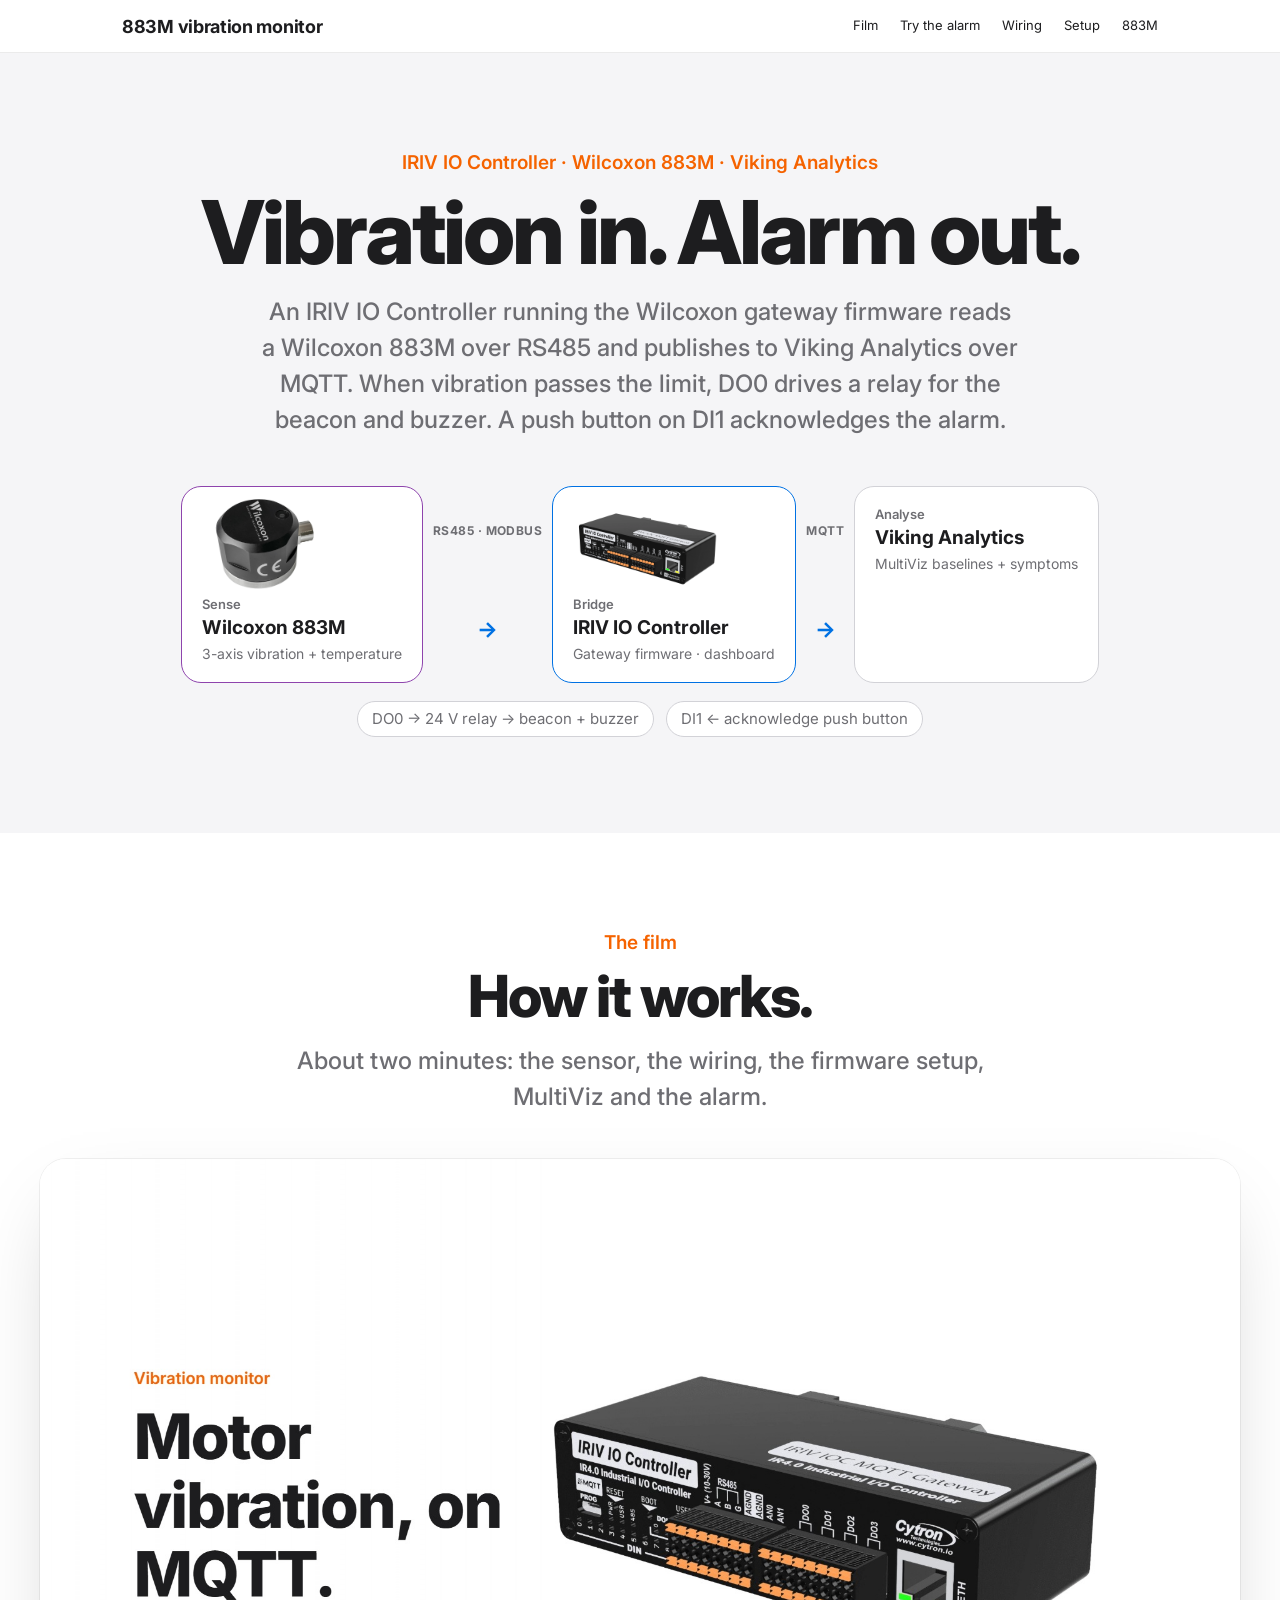
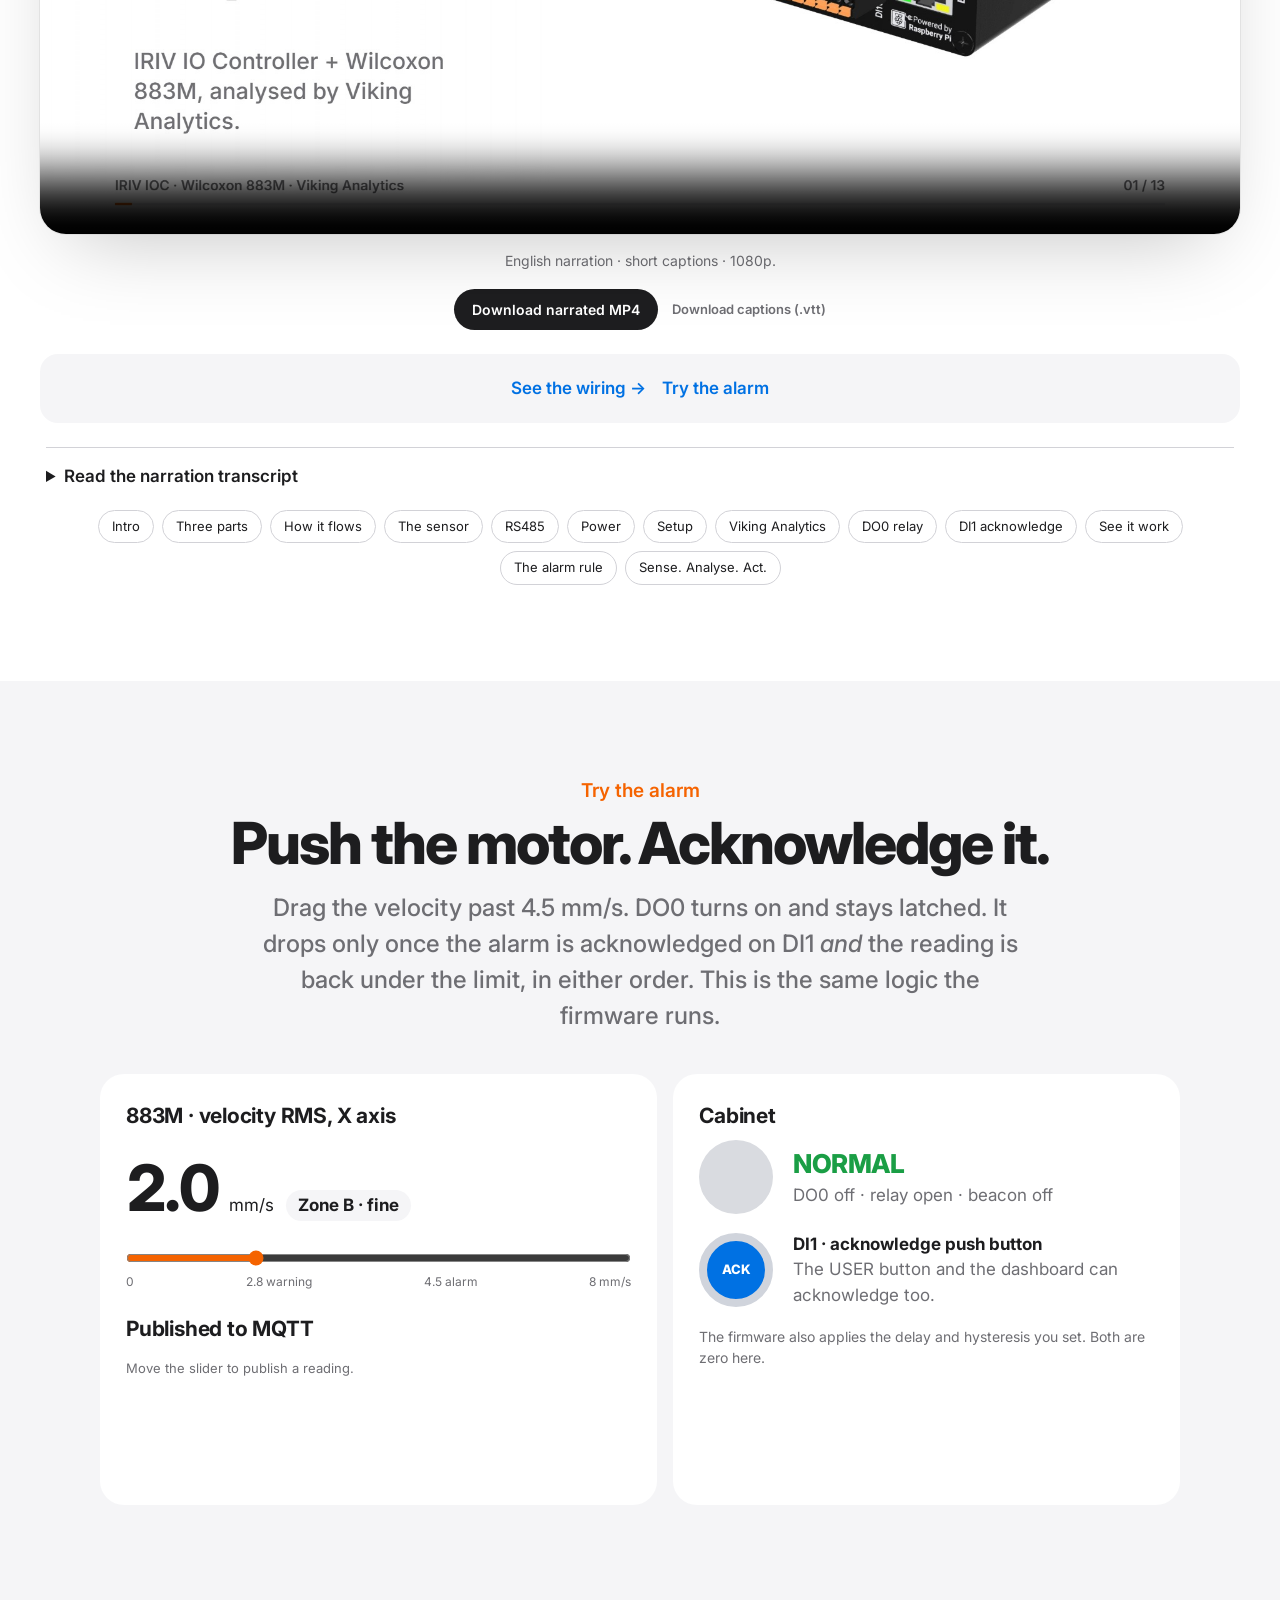
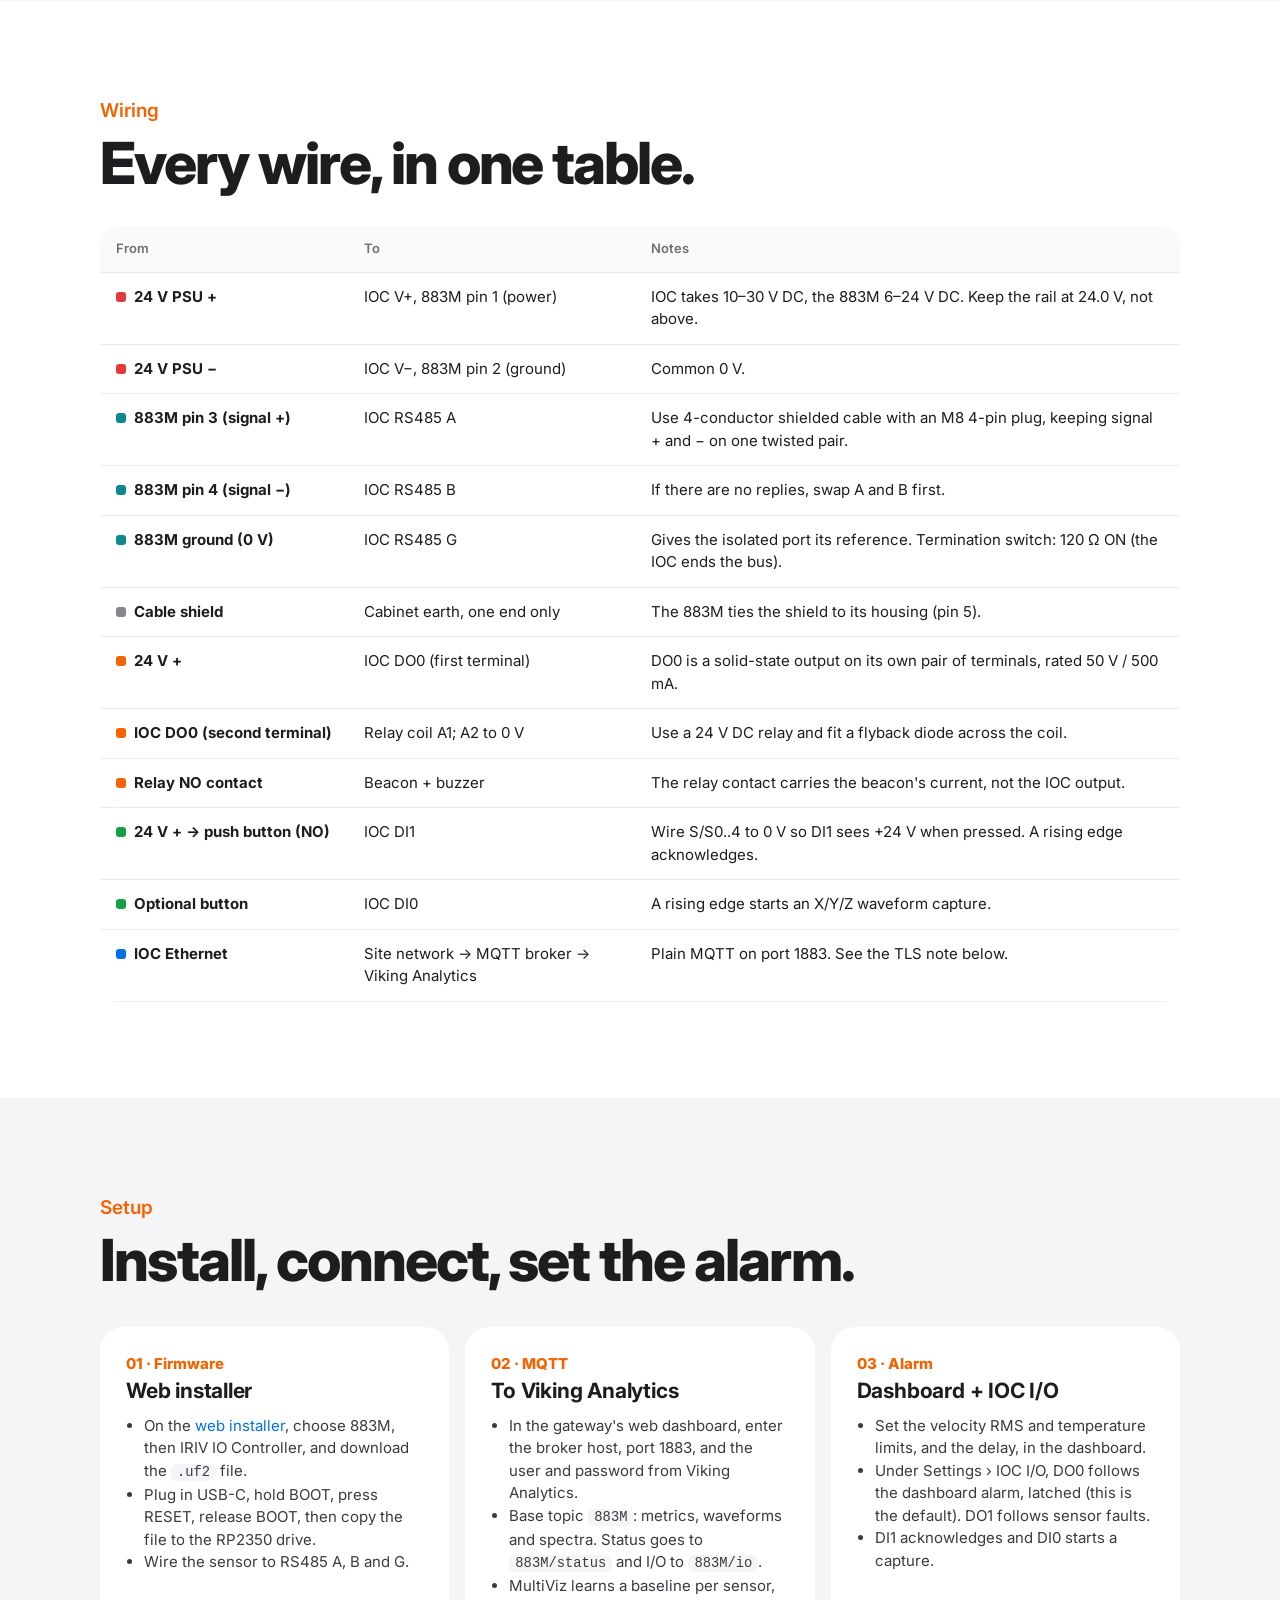
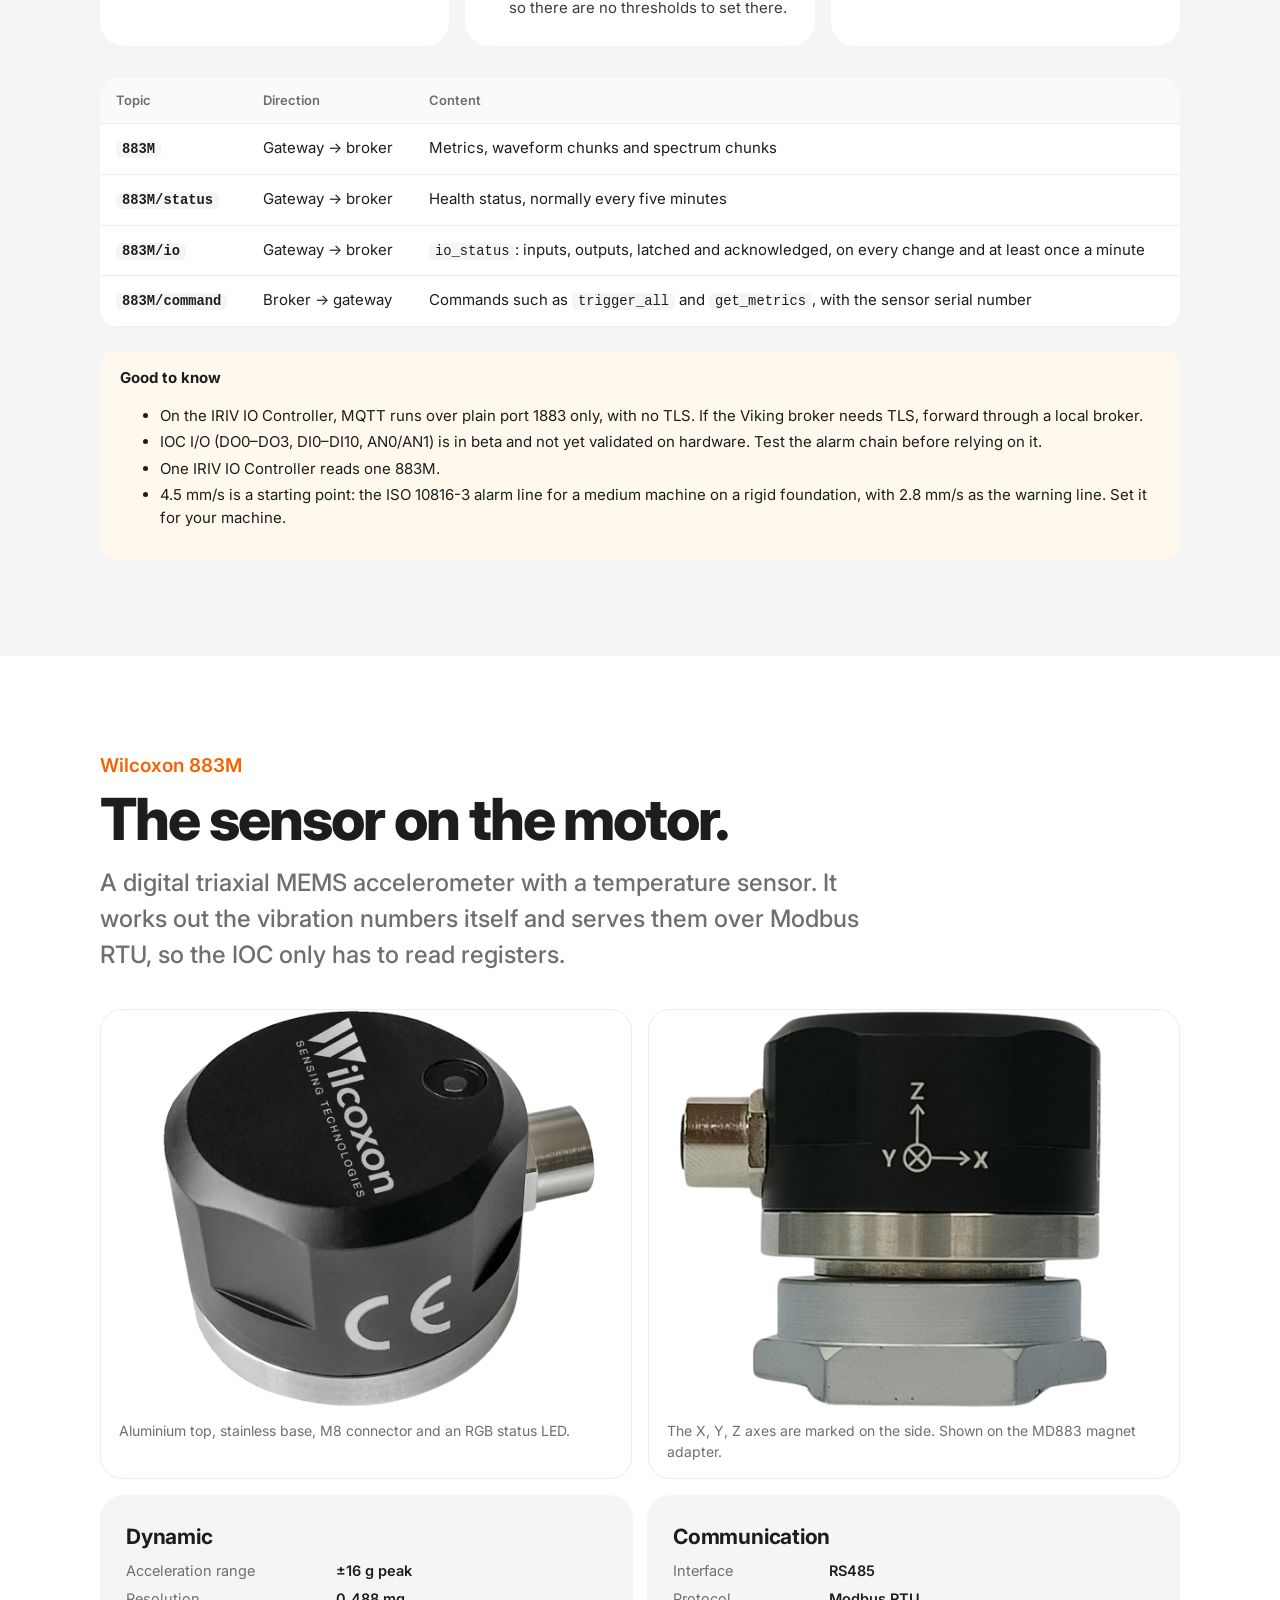
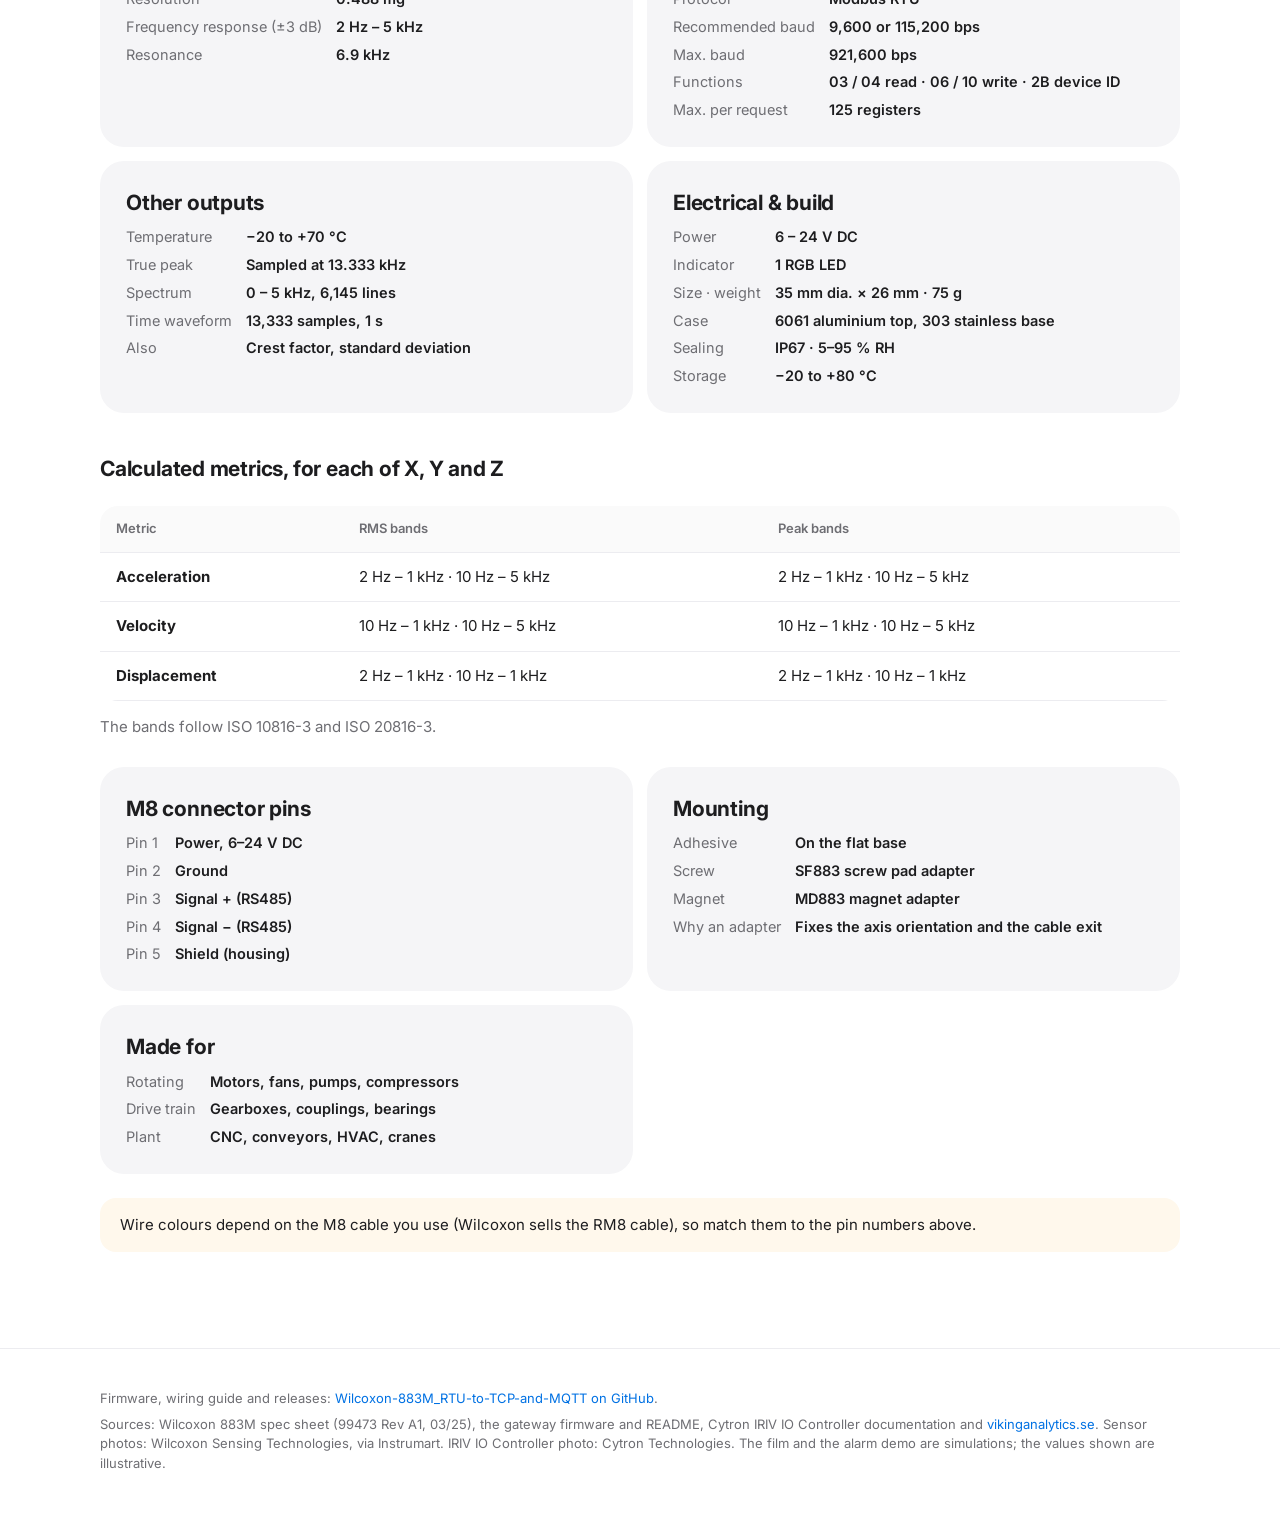
==== showcase/index.html @ ca2ba7f1 "Add narrated 883M film and customer showcase page A 2-minute narrated film (MP4 + captions) of the 8" ====
<!doctype html>
<html lang="en">
<head>
<meta charset="utf-8">
<meta name="viewport" content="width=device-width, initial-scale=1">
<title>883M Vibration Monitor</title>
<meta name="description" content="A Wilcoxon 883M vibration sensor on an IRIV IO Controller running the Wilcoxon gateway firmware: readings to Viking Analytics over MQTT, a latched alarm relay on DO0 and an acknowledge button on DI1.">
<link rel="preconnect" href="https://fonts.googleapis.com">
<link rel="preconnect" href="https://fonts.gstatic.com" crossorigin>
<link href="https://fonts.googleapis.com/css2?family=Inter:wght@400;500;600;700;800&display=swap" rel="stylesheet">
<style>
  :root { --ink: #1d1d1f; --muted: #6e6e73; --line: #d2d2d7; --soft: #f5f5f7; --accent: #f56300; --blue: #0071e3; --red: #e5383b; --green: #1a9e45; --bg: #fff; }
  * { box-sizing: border-box; }
  html { scroll-behavior: smooth; }
  body { margin: 0; background: var(--bg); color: var(--ink); font: 17px/1.5 Inter, -apple-system, "Segoe UI", system-ui, sans-serif; -webkit-font-smoothing: antialiased; }
  a { color: var(--blue); text-decoration: none; } a:hover { text-decoration: underline; }
  button { font: inherit; }
  nav { position: sticky; top: 0; z-index: 10; background: rgba(255,255,255,.75); backdrop-filter: saturate(180%) blur(20px); -webkit-backdrop-filter: saturate(180%) blur(20px); border-bottom: 1px solid rgba(0,0,0,.08); }
  nav .in { max-width: 1080px; margin: 0 auto; padding: 0 22px; height: 52px; display: flex; align-items: center; gap: 24px; }
  nav b { font-size: 18px; letter-spacing: -.3px; margin-right: auto; }
  nav a { color: var(--ink); font-size: 13px; }
  nav .links { display: flex; gap: 22px; }
  @media (max-width: 720px) { nav .links { display: none; } }
  section { padding: 96px 22px; }
  .wrap { max-width: 1080px; margin: 0 auto; }
  .grey { background: var(--soft); }
  .center { text-align: center; }
  .eyebrow { color: var(--accent); font-weight: 600; font-size: 19px; margin: 0 0 8px; }
  h1, h2 { font-weight: 800; letter-spacing: -.035em; line-height: 1.05; margin: 0; }
  h1 { font-size: clamp(44px, 8vw, 88px); } h2 { font-size: clamp(34px, 5.5vw, 58px); }
  h3 { margin: 0 0 8px; font-size: 21px; letter-spacing: -.01em; }
  .lede { font-size: clamp(18px, 2.3vw, 24px); color: var(--muted); font-weight: 500; margin: 16px auto 0; max-width: 760px; }
  code { font-family: ui-monospace, Consolas, monospace; font-size: .92em; background: var(--soft); padding: 1px 6px; border-radius: 6px; }

  /* hero flow */
  .flow { display: flex; align-items: stretch; justify-content: center; margin: 48px auto 0; flex-wrap: wrap; }
  .node { background: #fff; border: 1px solid var(--line); border-radius: 20px; padding: 18px 20px; min-width: 170px; text-align: left; }
  .node small { display: block; color: var(--muted); font-weight: 600; font-size: 13px; }
  .node b { font-size: 19px; }
  .node span { display: block; color: var(--muted); font-size: 14px; }
  .node .thumb { display: block; width: 120px; height: 90px; object-fit: contain; margin: -6px 0 6px; }
  .node .thumb.ioc { width: 150px; object-fit: cover; }
  .link { display: grid; place-items: center; padding: 0 10px; color: var(--muted); font-size: 12px; font-weight: 700; text-transform: uppercase; letter-spacing: .04em; }
  .link::after { content: "→"; display: block; font-size: 22px; color: var(--blue); }
  .hero .node:nth-of-type(1) { border-color: #8e44ad; } .hero .node:nth-of-type(2) { border-color: var(--accent); } .hero .node:nth-of-type(3) { border-color: var(--blue); }
  .act { margin-top: 18px; display: flex; justify-content: center; gap: 12px; flex-wrap: wrap; font-size: 15px; color: var(--muted); }
  .act span { background: #fff; border: 1px solid var(--line); border-radius: 99px; padding: 6px 14px; }
  @media (max-width: 760px) { .link { width: 100%; padding: 6px 0; } .link::after { content: "↓"; } .node { width: 100%; } }

  /* film */
  .player { margin: 44px auto 0; max-width: 1200px; }
  .screen { position: relative; border-radius: 26px; overflow: hidden; background: #fff; box-shadow: 0 0 0 1px rgba(0,0,0,.06), 0 30px 80px -30px rgba(0,0,0,.25); }
  .screen video { display: block; width: 100%; aspect-ratio: 16 / 9; background: #fff; }
  .screen video::cue { background: rgba(11,18,32,.92); color: #fff; font-size: clamp(13px, 2vw, 28px); }
  .film-status { color: var(--muted); font-size: 14px; margin: 16px 0 0; }
  .bar { display: flex; align-items: center; justify-content: center; gap: 14px; margin-top: 18px; padding: 0 6px; flex-wrap: wrap; }
  .dl { border-radius: 99px; background: var(--ink); color: #fff; padding: 10px 18px; font-size: 14px; font-weight: 600; }
  .bar a.dl:hover { color: #fff; text-decoration: none; background: #444; }
  .files { font-size: 13px; font-weight: 600; color: var(--muted); }
  .film-next { margin: 24px 0; padding: 22px; background: var(--soft); border-radius: 18px; display: flex; align-items: center; justify-content: center; flex-wrap: wrap; gap: 16px; }
  .film-next a { font-weight: 600; }
  .film-next.finished { box-shadow: 0 0 0 2px var(--accent); }
  .transcript { text-align: left; margin: 20px 6px; border-top: 1px solid var(--line); padding-top: 16px; }
  .transcript summary { font-weight: 600; cursor: pointer; }
  .transcript p { display: flex; align-items: baseline; gap: 16px; font-size: 15px; line-height: 1.7; }
  .transcript button { flex: none; font: inherit; color: var(--blue); background: var(--soft); border: 0; border-radius: 6px; cursor: pointer; padding: 2px 8px; }
  .chapters { display: flex; gap: 8px; flex-wrap: wrap; margin-top: 14px; padding: 0 6px; justify-content: center; }
  .chapters button { border: 1px solid var(--line); background: #fff; border-radius: 99px; padding: 6px 13px; font-size: 13px; color: var(--ink); cursor: pointer; }
  .chapters button.on { background: var(--ink); border-color: var(--ink); color: #fff; }

  /* try it */
  .try { display: grid; grid-template-columns: 1.1fr 1fr; gap: 16px; margin-top: 40px; text-align: left; }
  @media (max-width: 860px) { .try { grid-template-columns: 1fr; } }
  .card { background: #fff; border-radius: 24px; padding: 26px; }
  .reading { display: flex; align-items: baseline; gap: 12px; flex-wrap: wrap; }
  .reading output { font-size: 64px; font-weight: 800; letter-spacing: -.04em; font-variant-numeric: tabular-nums; }
  .zone { font-weight: 700; padding: 3px 12px; border-radius: 99px; background: var(--soft); }
  .zone.c { background: #fff4d6; color: #8a5a00; } .zone.d { background: #ffe1e0; color: #a3221b; }
  input[type=range] { width: 100%; accent-color: var(--accent); margin: 14px 0 4px; }
  .scale { display: flex; justify-content: space-between; font-size: 12px; color: var(--muted); }
  .cabinet { display: grid; grid-template-columns: auto 1fr; gap: 18px 20px; align-items: center; }
  .lamp { width: 74px; height: 74px; border-radius: 50%; background: #d9dbe0; transition: background .2s; }
  .lamp.on { background: var(--red); animation: flash .5s steps(2) infinite; box-shadow: 0 0 0 10px rgba(229,56,59,.18); }
  @keyframes flash { 50% { background: #7a1d18; } }
  @media (prefers-reduced-motion: reduce) { .lamp.on { animation: none; } html { scroll-behavior: auto; } }
  .ack { width: 74px; height: 74px; border-radius: 50%; border: 8px solid #d0d4dc; background: var(--blue); color: #fff; font-weight: 800; font-size: 13px; cursor: pointer; }
  .ack:active { transform: translateY(2px); background: #0a5fb0; }
  .state { font-size: 26px; font-weight: 800; letter-spacing: -.02em; }
  .state.ALARM { color: var(--red); } .state.ACKNOWLEDGED, .state.LATCHED { color: #a36b00; } .state.NORMAL { color: var(--green); }
  #log { margin-top: 14px; display: grid; gap: 6px; min-height: 120px; }
  #log p { margin: 0; display: flex; justify-content: space-between; gap: 10px; background: var(--soft); border-radius: 10px; padding: 7px 12px; font-family: ui-monospace, Consolas, monospace; font-size: 13px; }
  #log p.io { background: #fff4d6; }
  #log .idle { font-family: inherit; color: var(--muted); background: none; padding: 0; }

  /* wiring, setup, sensor */
  table { width: 100%; border-collapse: collapse; margin-top: 32px; font-size: 15px; background: #fff; border-radius: 18px; overflow: hidden; }
  th, td { text-align: left; padding: 13px 16px; border-bottom: 1px solid #ececf0; vertical-align: top; }
  th { font-size: 13px; color: var(--muted); font-weight: 600; background: #fafafa; }
  td:first-child { font-weight: 700; white-space: nowrap; }
  .tag { display: inline-block; width: 10px; height: 10px; border-radius: 3px; margin-right: 8px; background: var(--c); }
  .tablewrap { overflow-x: auto; }
  .steps { display: grid; grid-template-columns: repeat(auto-fit, minmax(260px, 1fr)); gap: 16px; margin-top: 36px; }
  .steps .card { background: #fff; }
  .steps .n { color: var(--accent); font-weight: 800; font-size: 15px; }
  .steps ul { margin: 8px 0 0; padding-left: 18px; color: #3a3a3f; font-size: 15px; }
  .photos { display: grid; grid-template-columns: 1fr 1fr; gap: 16px; margin-top: 36px; }
  .photos figure { margin: 0; background: #fff; border: 1px solid #ececf0; border-radius: 22px; overflow: hidden; }
  .photos img { display: block; width: 100%; height: auto; }
  .photos figcaption { padding: 12px 18px 16px; font-size: 14px; color: var(--muted); }
  .specs { display: grid; grid-template-columns: repeat(auto-fit, minmax(min(440px, 100%), 1fr)); gap: 14px; margin-top: 16px; }
  .specs .card { background: var(--soft); }
  dl { margin: 0; display: grid; grid-template-columns: auto 1fr; gap: 6px 14px; font-size: 14.5px; }
  dt { color: var(--muted); } dd { margin: 0; font-weight: 600; }
  @media (max-width: 640px) { .photos { grid-template-columns: 1fr; } }
  .note { margin-top: 24px; background: #fff8ec; border-radius: 16px; padding: 16px 20px; font-size: 15px; }
  .note li { margin: 4px 0; }
  footer { padding: 34px 22px 60px; font-size: 13px; color: var(--muted); border-top: 1px solid #ececf0; }
  footer .wrap > div { margin: 6px 0; }
  button:focus-visible, a:focus-visible, input:focus-visible, summary:focus-visible { outline: 3px solid var(--blue); outline-offset: 3px; }
</style>
</head>
<body>
<nav><div class="in">
  <b>883M vibration monitor</b>
  <span class="links"><a href="#film">Film</a><a href="#try">Try the alarm</a><a href="#connect">Wiring</a><a href="#setup">Setup</a><a href="#sensor">883M</a></span>
</div></nav>

<section class="hero center grey" id="top">
  <div class="wrap">
    <p class="eyebrow">IRIV IO Controller · Wilcoxon 883M · Viking Analytics</p>
    <h1>Vibration in. Alarm out.</h1>
    <p class="lede">An IRIV IO Controller running the Wilcoxon gateway firmware reads a Wilcoxon 883M over RS485 and publishes to Viking Analytics over MQTT. When vibration passes the limit, DO0 drives a relay for the beacon and buzzer. A push button on DI1 acknowledges the alarm.</p>
    <div class="flow">
      <div class="node"><img class="thumb" src="images/883m.jpg" width="1200" height="900" alt=""><small>Sense</small><b>Wilcoxon 883M</b><span>3-axis vibration + temperature</span></div>
      <div class="link">RS485 · Modbus</div>
      <div class="node"><img class="thumb ioc" src="images/iriv-ioc.webp" width="1600" height="1600" alt=""><small>Bridge</small><b>IRIV IO Controller</b><span>Gateway firmware · dashboard</span></div>
      <div class="link">MQTT</div>
      <div class="node"><small>Analyse</small><b>Viking Analytics</b><span>MultiViz baselines + symptoms</span></div>
    </div>
    <div class="act"><span>DO0 → 24 V relay → beacon + buzzer</span><span>DI1 ← acknowledge push button</span></div>
  </div>
</section>

<section class="center" id="film">
  <div class="wrap">
    <p class="eyebrow">The film</p>
    <h2>How it works.</h2>
    <p class="lede">About two minutes: the sensor, the wiring, the firmware setup, MultiViz and the alarm.</p>
  </div>
  <div class="player">
    <div class="screen" id="screen">
      <video id="tour-video" controls playsinline preload="metadata" poster="images/tour-poster.jpg" aria-label="Vibration monitor narrated film">
        <source src="IRIV-IOC-883M-vibration-tour.mp4" type="video/mp4">
        <track kind="captions" srclang="en" label="English" src="IRIV-IOC-883M-vibration-tour.vtt" default>
        <a href="IRIV-IOC-883M-vibration-tour.mp4">Download the narrated film</a>
      </video>
    </div>
    <p class="film-status" id="film-status">English narration · short captions · 1080p.</p>
    <div class="bar">
      <a class="dl" href="IRIV-IOC-883M-vibration-tour.mp4" download>Download narrated MP4</a>
      <a class="files" href="IRIV-IOC-883M-vibration-tour.vtt" download>Download captions (.vtt)</a>
    </div>
    <div class="film-next" id="film-next"><a href="#connect">See the wiring →</a><a href="#try">Try the alarm</a></div>
    <details class="transcript"><summary>Read the narration transcript</summary><div id="tour-transcript"></div></details>
    <div class="chapters" id="chapters"></div>
  </div>
</section>

<section class="grey center" id="try">
  <div class="wrap">
    <p class="eyebrow">Try the alarm</p>
    <h2>Push the motor. Acknowledge it.</h2>
    <p class="lede">Drag the velocity past 4.5 mm/s. DO0 turns on and stays latched. It drops only once the alarm is acknowledged on DI1 <em>and</em> the reading is back under the limit, in either order. This is the same logic the firmware runs.</p>
    <div class="try">
      <div class="card">
        <h3>883M · velocity RMS, X axis</h3>
        <div class="reading"><output id="vel-out">2.0</output><span>mm/s</span><span class="zone" id="zone">Zone B · fine</span></div>
        <input type="range" id="vel" min="0" max="8" step="0.1" value="2" aria-label="Velocity RMS in millimetres per second">
        <div class="scale"><span>0</span><span>2.8 warning</span><span>4.5 alarm</span><span>8 mm/s</span></div>
        <h3 style="margin-top:22px">Published to MQTT <span id="count" style="color:var(--muted);font-weight:500;font-size:15px"></span></h3>
        <div id="log" aria-live="polite"><p class="idle">Move the slider to publish a reading.</p></div>
      </div>
      <div class="card">
        <h3>Cabinet</h3>
        <div class="cabinet">
          <div class="lamp" id="lamp" role="img" aria-label="Beacon off"></div>
          <div><div class="state NORMAL" id="state">NORMAL</div><div id="relay" style="color:var(--muted)">DO0 off · relay open · beacon off</div></div>
          <button class="ack" id="ack" aria-label="Acknowledge push button on DI1">ACK</button>
          <div><b>DI1 · acknowledge push button</b><div style="color:var(--muted)">The USER button and the dashboard can acknowledge too.</div></div>
        </div>
        <p style="color:var(--muted);font-size:14px;margin:18px 0 0">The firmware also applies the delay and hysteresis you set. Both are zero here.</p>
      </div>
    </div>
  </div>
</section>

<section id="connect">
  <div class="wrap">
    <p class="eyebrow">Wiring</p>
    <h2>Every wire, in one table.</h2>
    <div class="tablewrap"><table>
      <thead><tr><th>From</th><th>To</th><th>Notes</th></tr></thead>
      <tbody>
        <tr><td><i class="tag" style="--c:#e5383b"></i>24 V PSU +</td><td>IOC V+, 883M pin 1 (power)</td><td>IOC takes 10–30 V DC, the 883M 6–24 V DC. Keep the rail at 24.0 V, not above.</td></tr>
        <tr><td><i class="tag" style="--c:#e5383b"></i>24 V PSU −</td><td>IOC V−, 883M pin 2 (ground)</td><td>Common 0 V.</td></tr>
        <tr><td><i class="tag" style="--c:#0a8a8f"></i>883M pin 3 (signal +)</td><td>IOC RS485 A</td><td>Use 4-conductor shielded cable with an M8 4-pin plug, keeping signal + and − on one twisted pair.</td></tr>
        <tr><td><i class="tag" style="--c:#0a8a8f"></i>883M pin 4 (signal −)</td><td>IOC RS485 B</td><td>If there are no replies, swap A and B first.</td></tr>
        <tr><td><i class="tag" style="--c:#0a8a8f"></i>883M ground (0 V)</td><td>IOC RS485 G</td><td>Gives the isolated port its reference. Termination switch: 120 Ω ON (the IOC ends the bus).</td></tr>
        <tr><td><i class="tag" style="--c:#86868b"></i>Cable shield</td><td>Cabinet earth, one end only</td><td>The 883M ties the shield to its housing (pin 5).</td></tr>
        <tr><td><i class="tag" style="--c:#f56300"></i>24 V +</td><td>IOC DO0 (first terminal)</td><td>DO0 is a solid-state output on its own pair of terminals, rated 50 V / 500 mA.</td></tr>
        <tr><td><i class="tag" style="--c:#f56300"></i>IOC DO0 (second terminal)</td><td>Relay coil A1; A2 to 0 V</td><td>Use a 24 V DC relay and fit a flyback diode across the coil.</td></tr>
        <tr><td><i class="tag" style="--c:#f56300"></i>Relay NO contact</td><td>Beacon + buzzer</td><td>The relay contact carries the beacon's current, not the IOC output.</td></tr>
        <tr><td><i class="tag" style="--c:#1a9e45"></i>24 V + → push button (NO)</td><td>IOC DI1</td><td>Wire S/S0..4 to 0 V so DI1 sees +24 V when pressed. A rising edge acknowledges.</td></tr>
        <tr><td><i class="tag" style="--c:#1a9e45"></i>Optional button</td><td>IOC DI0</td><td>A rising edge starts an X/Y/Z waveform capture.</td></tr>
        <tr><td><i class="tag" style="--c:#0071e3"></i>IOC Ethernet</td><td>Site network → MQTT broker → Viking Analytics</td><td>Plain MQTT on port 1883. See the TLS note below.</td></tr>
      </tbody>
    </table></div>
  </div>
</section>

<section class="grey" id="setup">
  <div class="wrap">
    <p class="eyebrow">Setup</p>
    <h2>Install, connect, set the alarm.</h2>
    <div class="steps">
      <div class="card"><div class="n">01 · Firmware</div><h3>Web installer</h3><ul>
        <li>On the <a href="https://dineshpalsingh1989.github.io/Wilcoxon-883M_RTU-to-TCP-and-MQTT/">web installer</a>, choose 883M, then IRIV IO Controller, and download the <code>.uf2</code> file.</li>
        <li>Plug in USB-C, hold BOOT, press RESET, release BOOT, then copy the file to the RP2350 drive.</li>
        <li>Wire the sensor to RS485 A, B and G.</li></ul></div>
      <div class="card"><div class="n">02 · MQTT</div><h3>To Viking Analytics</h3><ul>
        <li>In the gateway's web dashboard, enter the broker host, port 1883, and the user and password from Viking Analytics.</li>
        <li>Base topic <code>883M</code>: metrics, waveforms and spectra. Status goes to <code>883M/status</code> and I/O to <code>883M/io</code>.</li>
        <li>MultiViz learns a baseline per sensor, so there are no thresholds to set there.</li></ul></div>
      <div class="card"><div class="n">03 · Alarm</div><h3>Dashboard + IOC I/O</h3><ul>
        <li>Set the velocity RMS and temperature limits, and the delay, in the dashboard.</li>
        <li>Under Settings › IOC I/O, DO0 follows the dashboard alarm, latched (this is the default). DO1 follows sensor faults.</li>
        <li>DI1 acknowledges and DI0 starts a capture.</li></ul></div>
    </div>
    <div class="tablewrap"><table>
      <thead><tr><th>Topic</th><th>Direction</th><th>Content</th></tr></thead>
      <tbody>
        <tr><td><code>883M</code></td><td>Gateway → broker</td><td>Metrics, waveform chunks and spectrum chunks</td></tr>
        <tr><td><code>883M/status</code></td><td>Gateway → broker</td><td>Health status, normally every five minutes</td></tr>
        <tr><td><code>883M/io</code></td><td>Gateway → broker</td><td><code>io_status</code>: inputs, outputs, latched and acknowledged, on every change and at least once a minute</td></tr>
        <tr><td><code>883M/command</code></td><td>Broker → gateway</td><td>Commands such as <code>trigger_all</code> and <code>get_metrics</code>, with the sensor serial number</td></tr>
      </tbody>
    </table></div>
    <div class="note"><b>Good to know</b><ul>
      <li>On the IRIV IO Controller, MQTT runs over plain port 1883 only, with no TLS. If the Viking broker needs TLS, forward through a local broker.</li>
      <li>IOC I/O (DO0–DO3, DI0–DI10, AN0/AN1) is in beta and not yet validated on hardware. Test the alarm chain before relying on it.</li>
      <li>One IRIV IO Controller reads one 883M.</li>
      <li>4.5 mm/s is a starting point: the ISO 10816-3 alarm line for a medium machine on a rigid foundation, with 2.8 mm/s as the warning line. Set it for your machine.</li>
    </ul></div>
  </div>
</section>

<section id="sensor">
  <div class="wrap">
    <p class="eyebrow">Wilcoxon 883M</p>
    <h2>The sensor on the motor.</h2>
    <p class="lede" style="margin-left:0">A digital triaxial MEMS accelerometer with a temperature sensor. It works out the vibration numbers itself and serves them over Modbus RTU, so the IOC only has to read registers.</p>
    <div class="photos">
      <figure><img src="images/883m.jpg" width="1200" height="900" alt="Wilcoxon 883M sensor: black aluminium top, stainless base, M8 connector on the side" loading="lazy"><figcaption>Aluminium top, stainless base, M8 connector and an RGB status LED.</figcaption></figure>
      <figure><img src="images/883m-axes.jpg" width="1200" height="900" alt="Wilcoxon 883M side view with X, Y and Z axis markings, on the magnet mount adapter" loading="lazy"><figcaption>The X, Y, Z axes are marked on the side. Shown on the MD883 magnet adapter.</figcaption></figure>
    </div>
    <div class="specs">
      <div class="card"><h3>Dynamic</h3><dl>
        <dt>Acceleration range</dt><dd>±16 g peak</dd><dt>Resolution</dt><dd>0.488 mg</dd>
        <dt>Frequency response (±3 dB)</dt><dd>2 Hz – 5 kHz</dd><dt>Resonance</dt><dd>6.9 kHz</dd></dl></div>
      <div class="card"><h3>Communication</h3><dl>
        <dt>Interface</dt><dd>RS485</dd><dt>Protocol</dt><dd>Modbus RTU</dd>
        <dt>Recommended baud</dt><dd>9,600 or 115,200 bps</dd><dt>Max. baud</dt><dd>921,600 bps</dd>
        <dt>Functions</dt><dd>03 / 04 read · 06 / 10 write · 2B device ID</dd><dt>Max. per request</dt><dd>125 registers</dd></dl></div>
      <div class="card"><h3>Other outputs</h3><dl>
        <dt>Temperature</dt><dd>−20 to +70 °C</dd><dt>True peak</dt><dd>Sampled at 13.333 kHz</dd>
        <dt>Spectrum</dt><dd>0 – 5 kHz, 6,145 lines</dd><dt>Time waveform</dt><dd>13,333 samples, 1 s</dd>
        <dt>Also</dt><dd>Crest factor, standard deviation</dd></dl></div>
      <div class="card"><h3>Electrical &amp; build</h3><dl>
        <dt>Power</dt><dd>6 – 24 V DC</dd><dt>Indicator</dt><dd>1 RGB LED</dd>
        <dt>Size · weight</dt><dd>35 mm dia. × 26 mm · 75 g</dd><dt>Case</dt><dd>6061 aluminium top, 303 stainless base</dd>
        <dt>Sealing</dt><dd>IP67 · 5–95 % RH</dd><dt>Storage</dt><dd>−20 to +80 °C</dd></dl></div>
    </div>

    <h3 style="margin-top:40px">Calculated metrics, for each of X, Y and Z</h3>
    <div class="tablewrap"><table style="margin-top:14px">
      <thead><tr><th>Metric</th><th>RMS bands</th><th>Peak bands</th></tr></thead>
      <tbody>
        <tr><td>Acceleration</td><td>2 Hz – 1 kHz · 10 Hz – 5 kHz</td><td>2 Hz – 1 kHz · 10 Hz – 5 kHz</td></tr>
        <tr><td>Velocity</td><td>10 Hz – 1 kHz · 10 Hz – 5 kHz</td><td>10 Hz – 1 kHz · 10 Hz – 5 kHz</td></tr>
        <tr><td>Displacement</td><td>2 Hz – 1 kHz · 10 Hz – 1 kHz</td><td>2 Hz – 1 kHz · 10 Hz – 1 kHz</td></tr>
      </tbody>
    </table></div>
    <p style="color:var(--muted);font-size:15px">The bands follow ISO 10816-3 and ISO 20816-3.</p>

    <div class="specs" style="margin-top:28px">
      <div class="card"><h3>M8 connector pins</h3><dl>
        <dt>Pin 1</dt><dd>Power, 6–24 V DC</dd><dt>Pin 2</dt><dd>Ground</dd><dt>Pin 3</dt><dd>Signal + (RS485)</dd><dt>Pin 4</dt><dd>Signal − (RS485)</dd><dt>Pin 5</dt><dd>Shield (housing)</dd></dl></div>
      <div class="card"><h3>Mounting</h3><dl>
        <dt>Adhesive</dt><dd>On the flat base</dd><dt>Screw</dt><dd>SF883 screw pad adapter</dd><dt>Magnet</dt><dd>MD883 magnet adapter</dd>
        <dt>Why an adapter</dt><dd>Fixes the axis orientation and the cable exit</dd></dl></div>
      <div class="card"><h3>Made for</h3><dl>
        <dt>Rotating</dt><dd>Motors, fans, pumps, compressors</dd><dt>Drive train</dt><dd>Gearboxes, couplings, bearings</dd><dt>Plant</dt><dd>CNC, conveyors, HVAC, cranes</dd></dl></div>
    </div>
    <div class="note">Wire colours depend on the M8 cable you use (Wilcoxon sells the RM8 cable), so match them to the pin numbers above.</div>
  </div>
</section>

<footer><div class="wrap">
  <div>Firmware, wiring guide and releases: <a href="https://github.com/dineshpalsingh1989/Wilcoxon-883M_RTU-to-TCP-and-MQTT">Wilcoxon-883M_RTU-to-TCP-and-MQTT on GitHub</a>.</div>
  <div>Sources: Wilcoxon 883M spec sheet (99473 Rev A1, 03/25), the gateway firmware and README, Cytron IRIV IO Controller documentation and <a href="https://www.vikinganalytics.se/" target="_blank" rel="noopener">vikinganalytics.se</a>. Sensor photos: Wilcoxon Sensing Technologies, via Instrumart. IRIV IO Controller photo: Cytron Technologies. The film and the alarm demo are simulations; the values shown are illustrative.</div>
</div></footer>

<script src="narration.js"></script>
<script src="player.js"></script>
<script>
/* ---------- try the alarm: the firmware's Latch (IRIV IOC/src/io/iriv_io.cpp), condition = velocity over the limit ---------- */
const ALARM_AT = 4.5, WARN_AT = 2.8;   // mm/s RMS
function latch(l, active, ack) {
  l = { ...l };
  if (active && !l.previous) l.acknowledged = false;
  if (active) l.latched = true;
  if (ack) l.acknowledged = true;
  if (!active && l.acknowledged) l.latched = false;
  if (!l.latched) l.acknowledged = false;
  l.previous = active;
  return l;
}
{ // self-check: trip; ack while high keeps it on; clear drops it. Clear first: stays latched until ack.
  let l = { latched: false, acknowledged: false, previous: false };
  const seq = [[0, 0, 0], [1, 0, 1], [1, 1, 1], [1, 0, 1], [0, 0, 0], [1, 0, 1], [0, 0, 1], [0, 0, 1], [0, 1, 0], [1, 1, 1], [1, 0, 1], [0, 0, 0]];
  seq.forEach(([a, k, want], i) => { l = latch(l, !!a, !!k); console.assert(+l.latched === want, 'latch step ' + i); });
}
const $ = id => document.getElementById(id);
let st = { latched: false, acknowledged: false, previous: false }, v = 2, sent = 0;
function publish(topic, value) {
  const log = $('log'); log.querySelector('.idle')?.remove();
  const p = document.createElement('p'); if (topic !== '883M') p.className = 'io';
  p.innerHTML = `<span>↑ ${topic}</span><b>${value}</b>`;
  log.prepend(p); while (log.children.length > 8) log.lastChild.remove();
  $('count').textContent = ++sent + (sent === 1 ? ' message' : ' messages');
}
function step(ack) {
  const was = st.latched; st = latch(st, v > ALARM_AT, ack);
  if (ack) publish('883M/io', 'DI1 ack');
  if (st.latched !== was) publish('883M/io', st.latched ? 'DO0 on' : 'DO0 off');
  const high = v > ALARM_AT, state = !st.latched ? 'NORMAL' : st.acknowledged ? 'ACKNOWLEDGED' : high ? 'ALARM' : 'LATCHED';
  $('state').className = 'state ' + state; $('state').textContent = state;
  $('lamp').classList.toggle('on', st.latched); $('lamp').setAttribute('aria-label', st.latched ? 'Beacon flashing' : 'Beacon off');
  $('relay').textContent = { NORMAL: 'DO0 off · relay open · beacon off', ALARM: 'DO0 on · relay closed · beacon and buzzer on',
    ACKNOWLEDGED: 'DO0 on · acknowledged, so it drops once the reading is under 4.5 mm/s', LATCHED: 'DO0 on · reading has cleared · press ACK to drop it' }[state];
}
const zoneOf = x => x > ALARM_AT ? ['d', 'Zone D · alarm'] : x > WARN_AT ? ['c', 'Zone C · warning'] : ['', x > 1.4 ? 'Zone B · fine' : 'Zone A · new machine'];
$('vel').addEventListener('input', e => { const x = +e.target.value, [c, t] = zoneOf(x); $('vel-out').textContent = x.toFixed(1); $('zone').className = 'zone ' + c; $('zone').textContent = t; });
$('vel').addEventListener('change', e => { v = +e.target.value; publish('883M', 'metrics · X ' + v.toFixed(2)); step(false); });
$('ack').addEventListener('click', () => step(true));
</script>
</body>
</html>
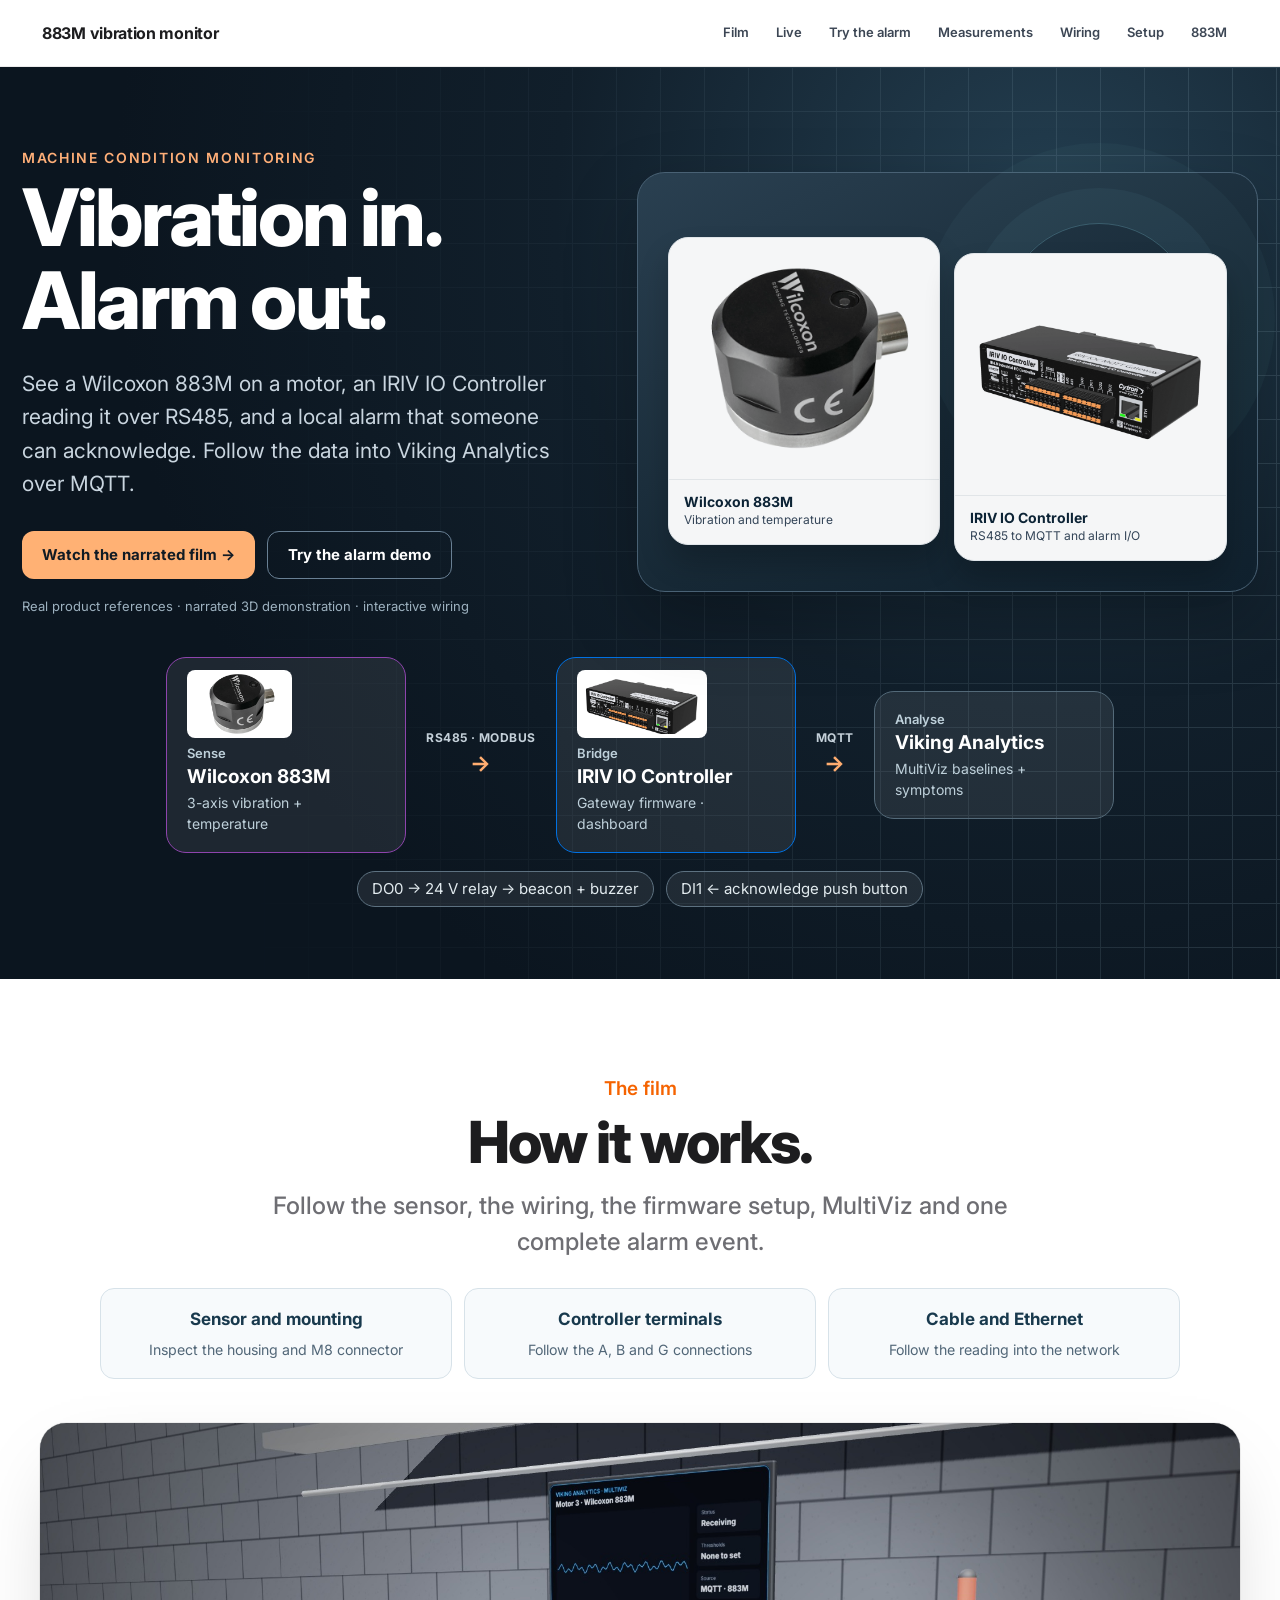
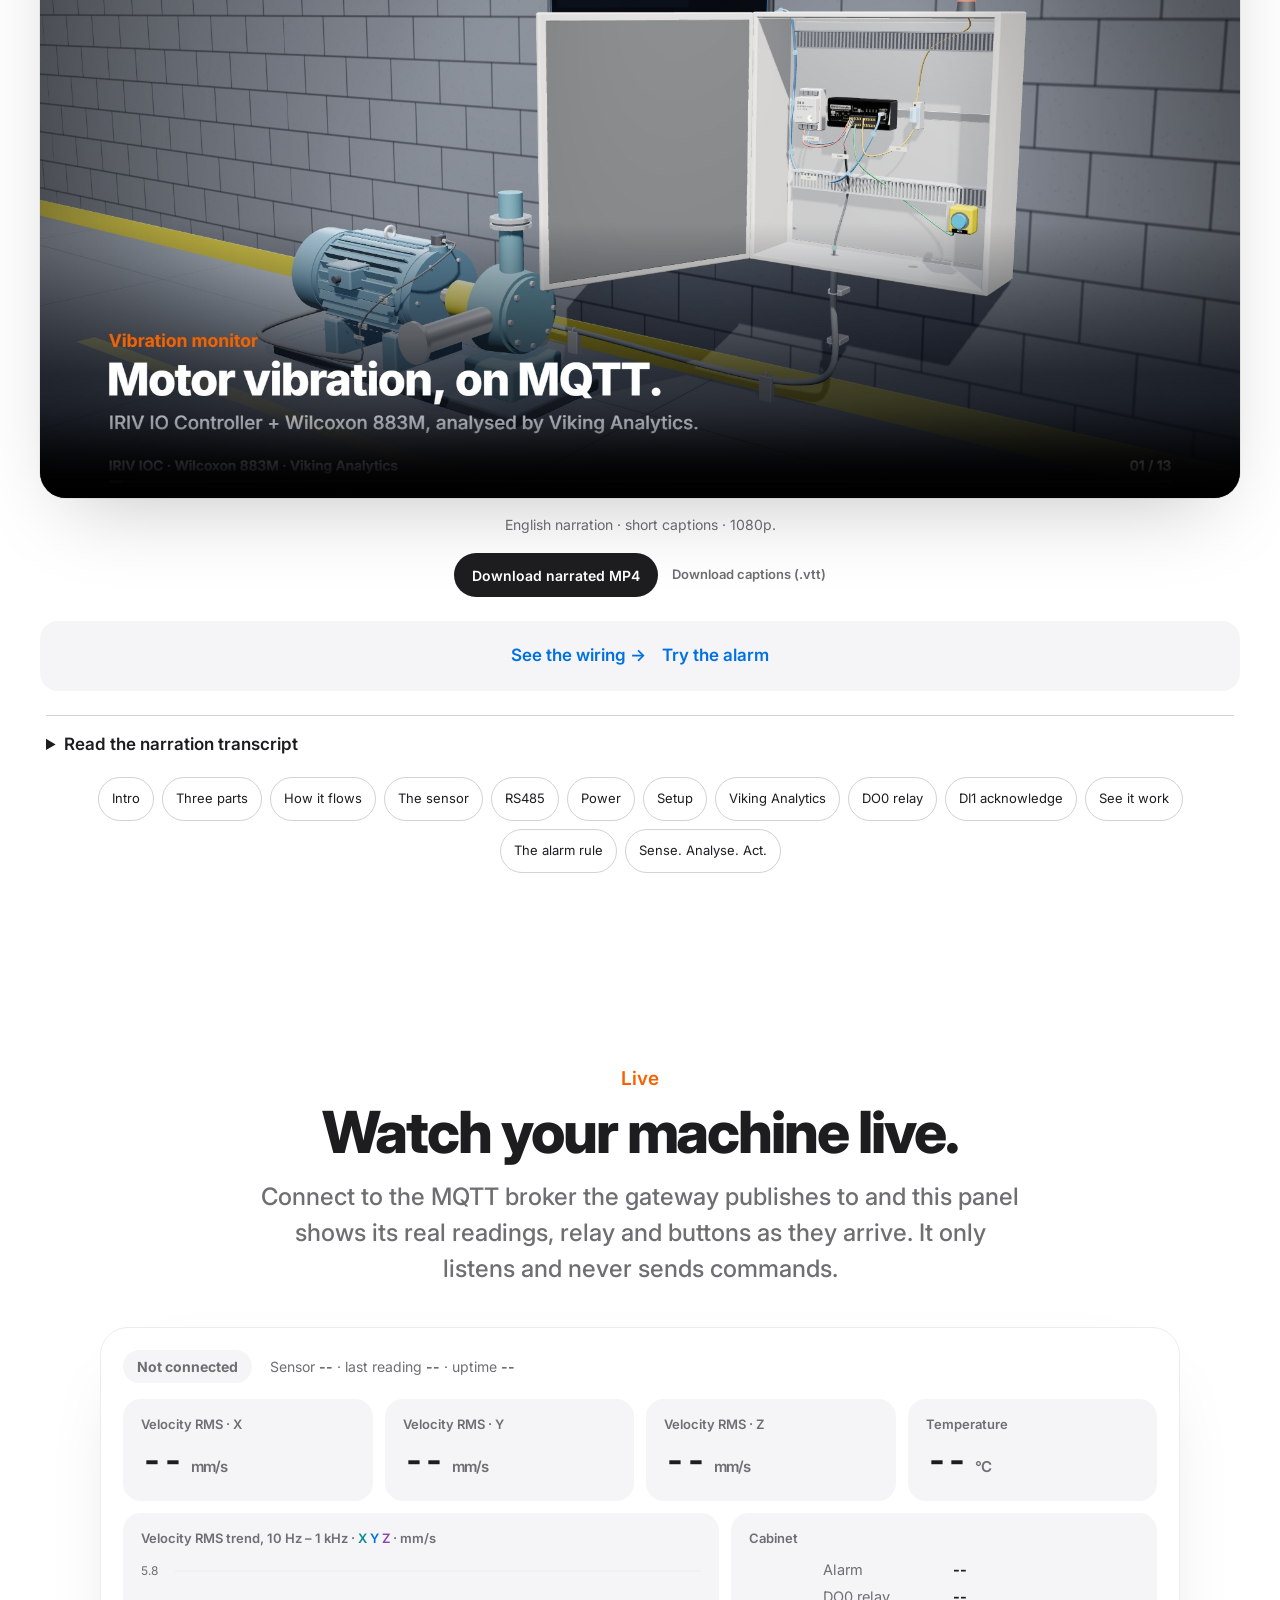
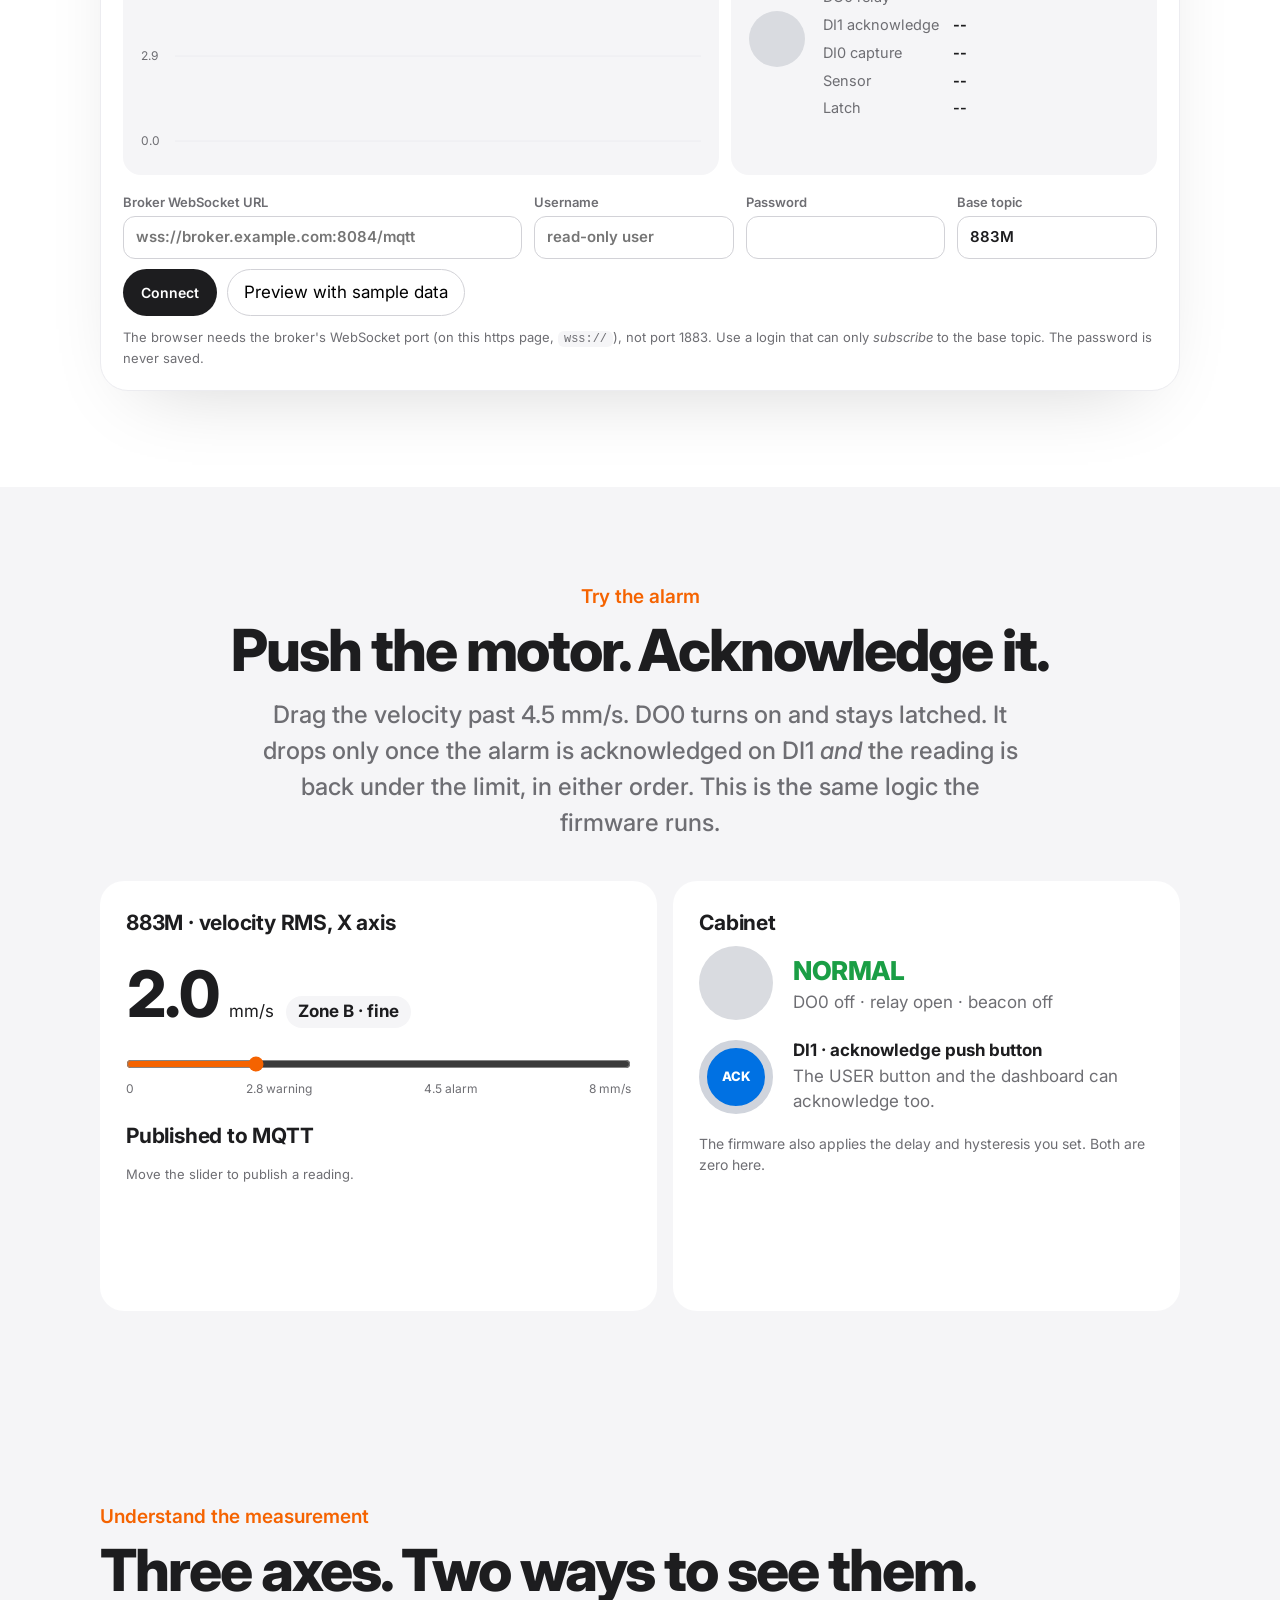
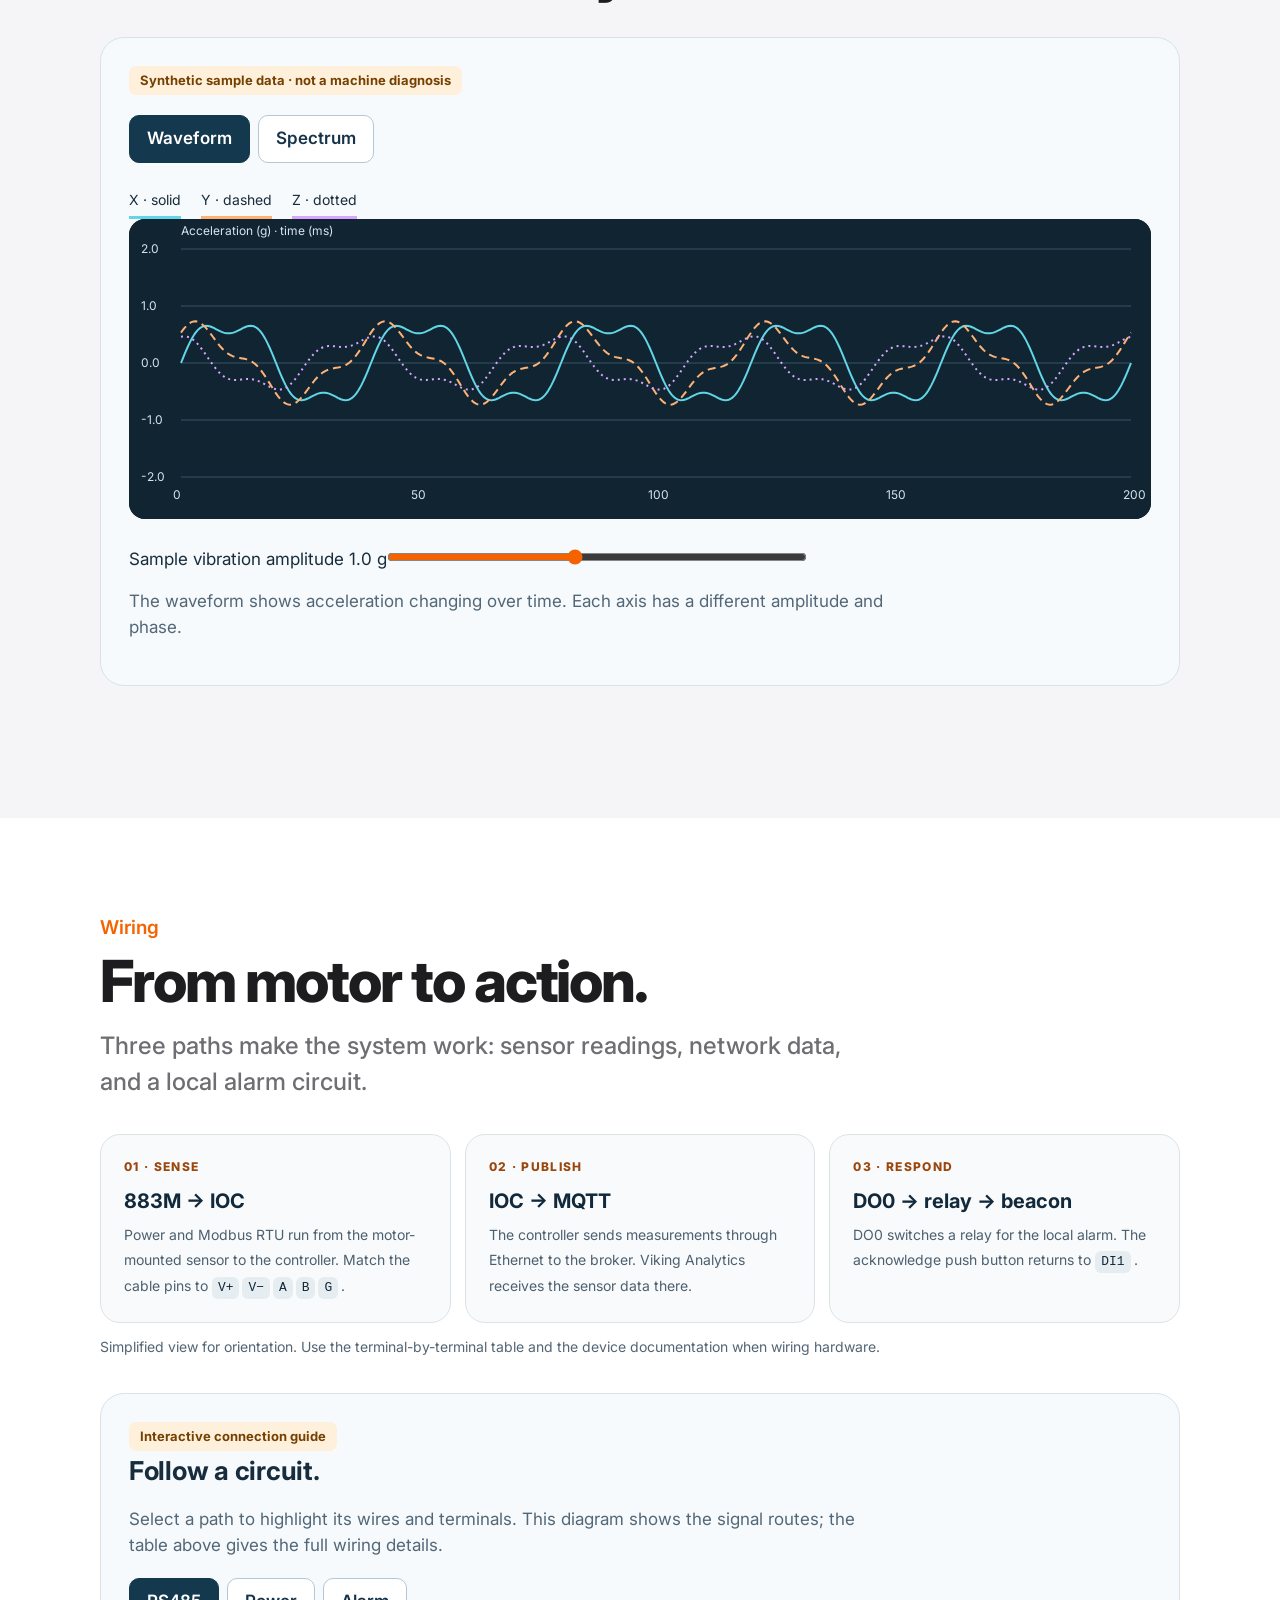
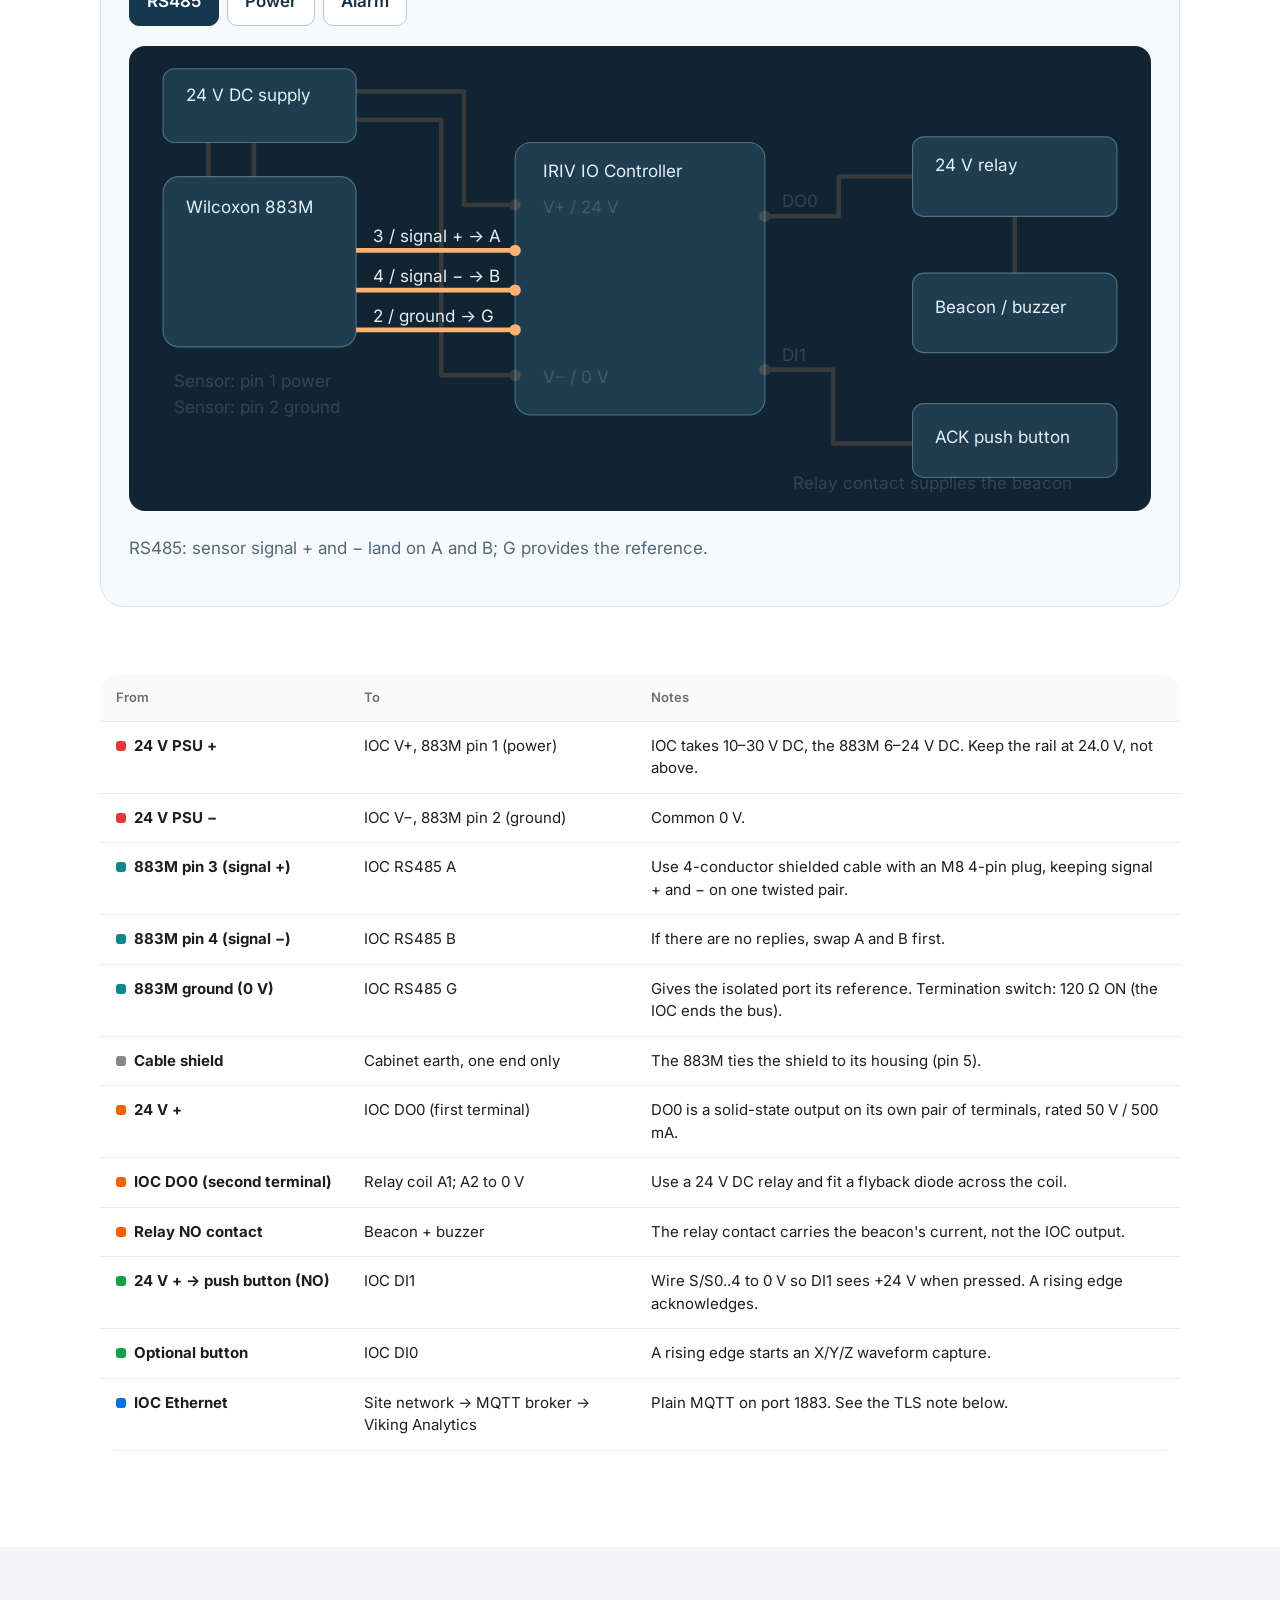
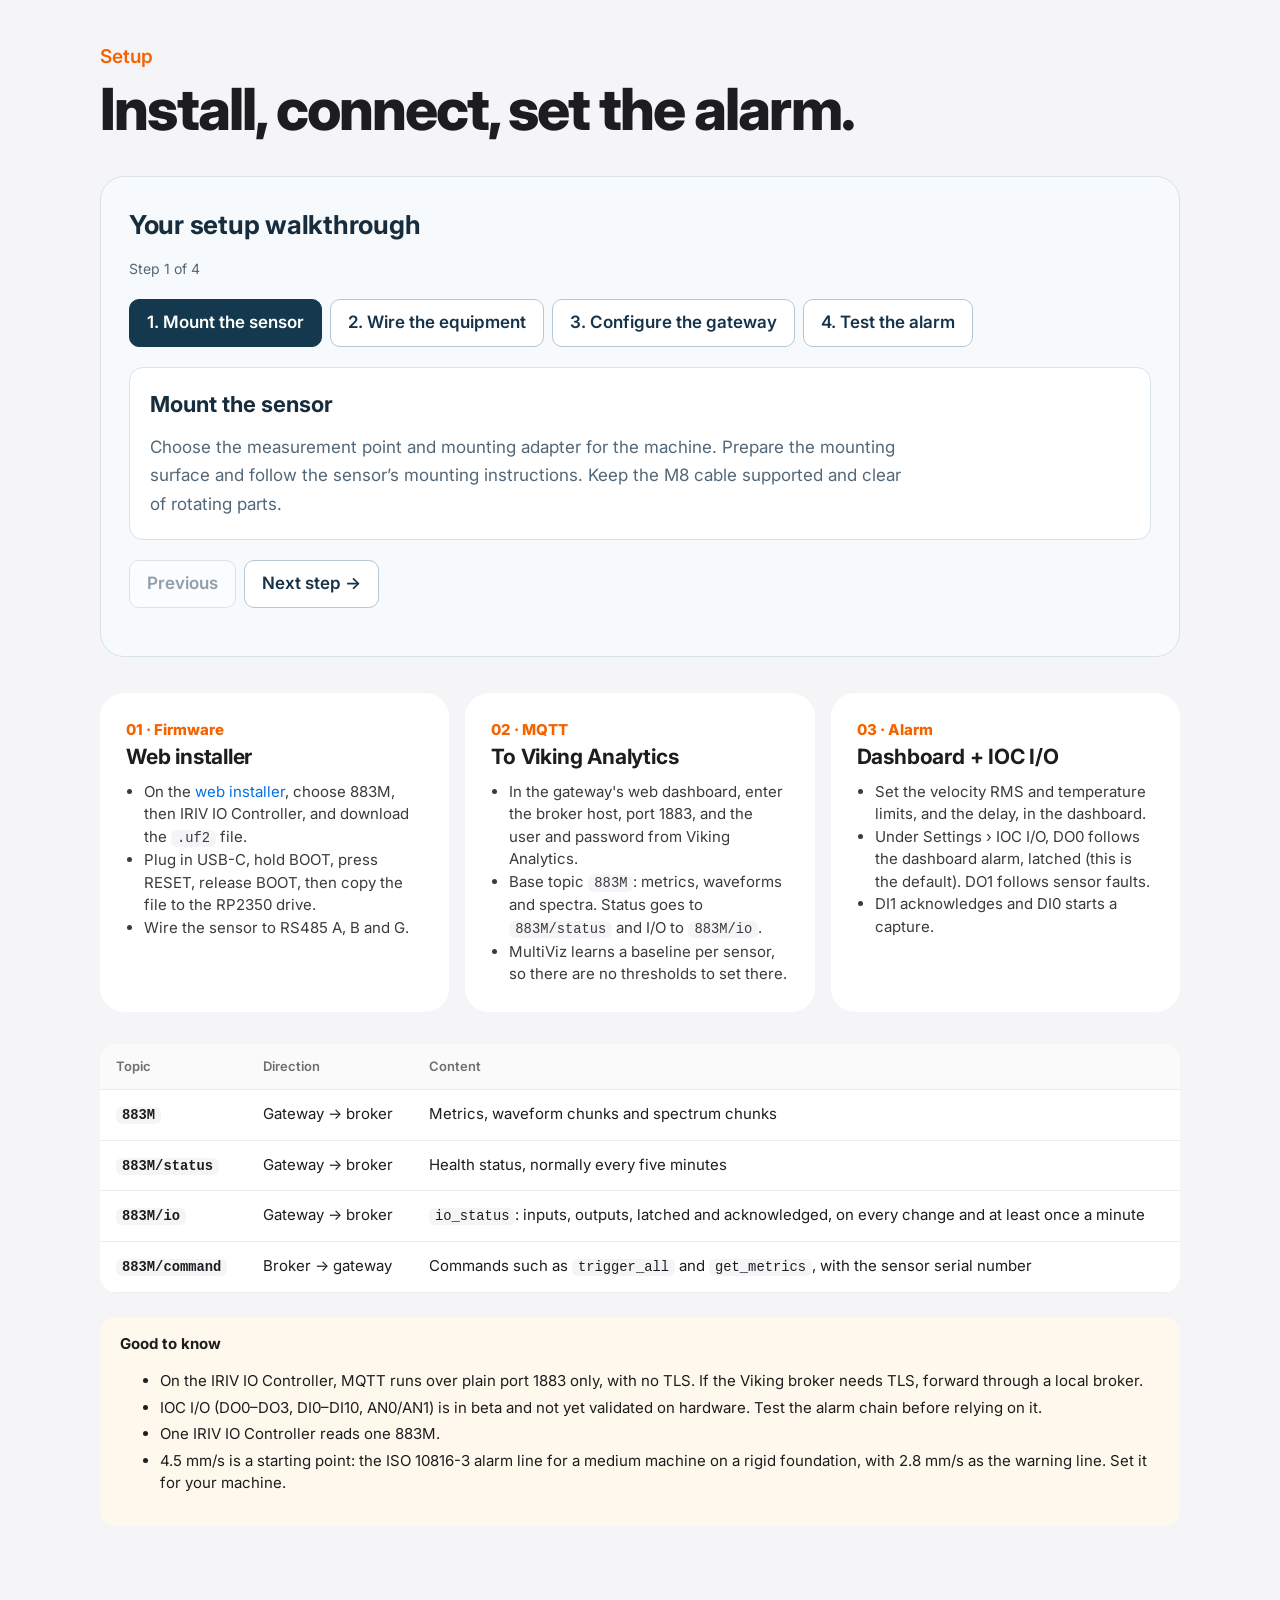
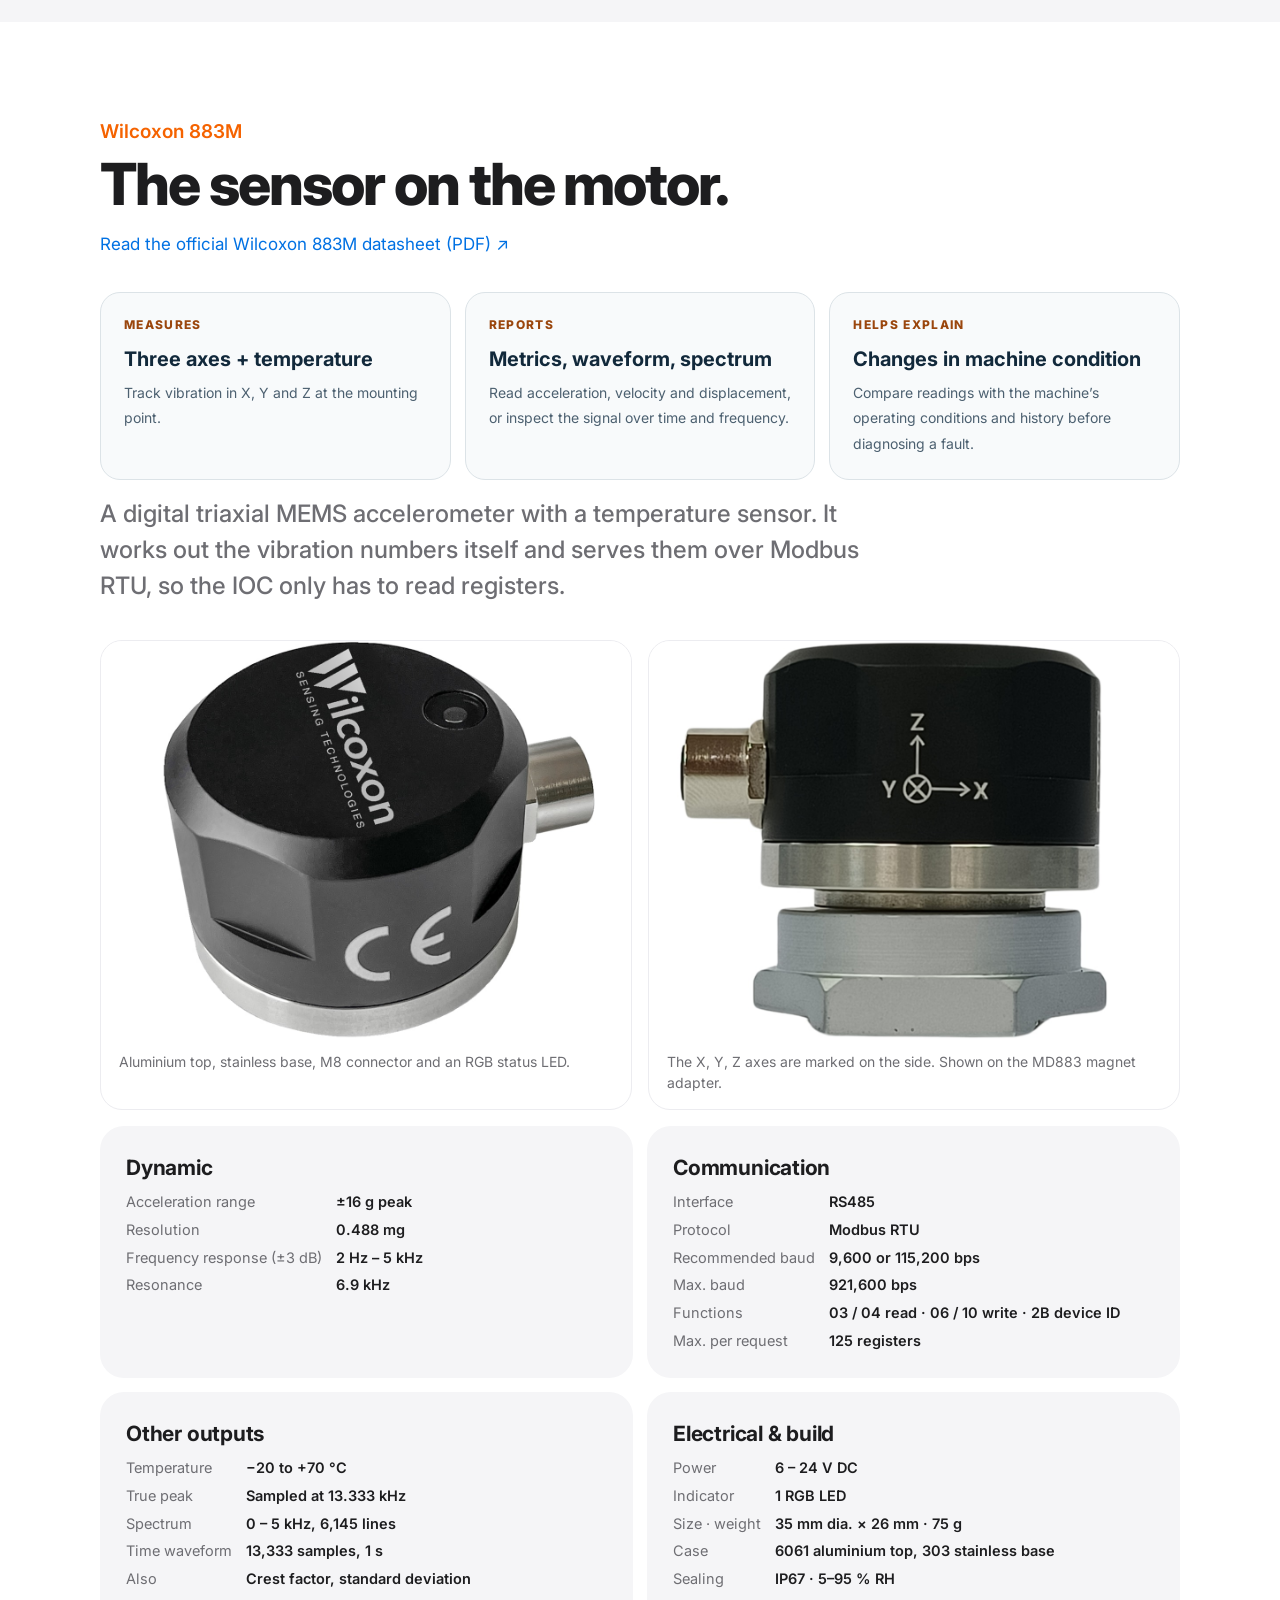
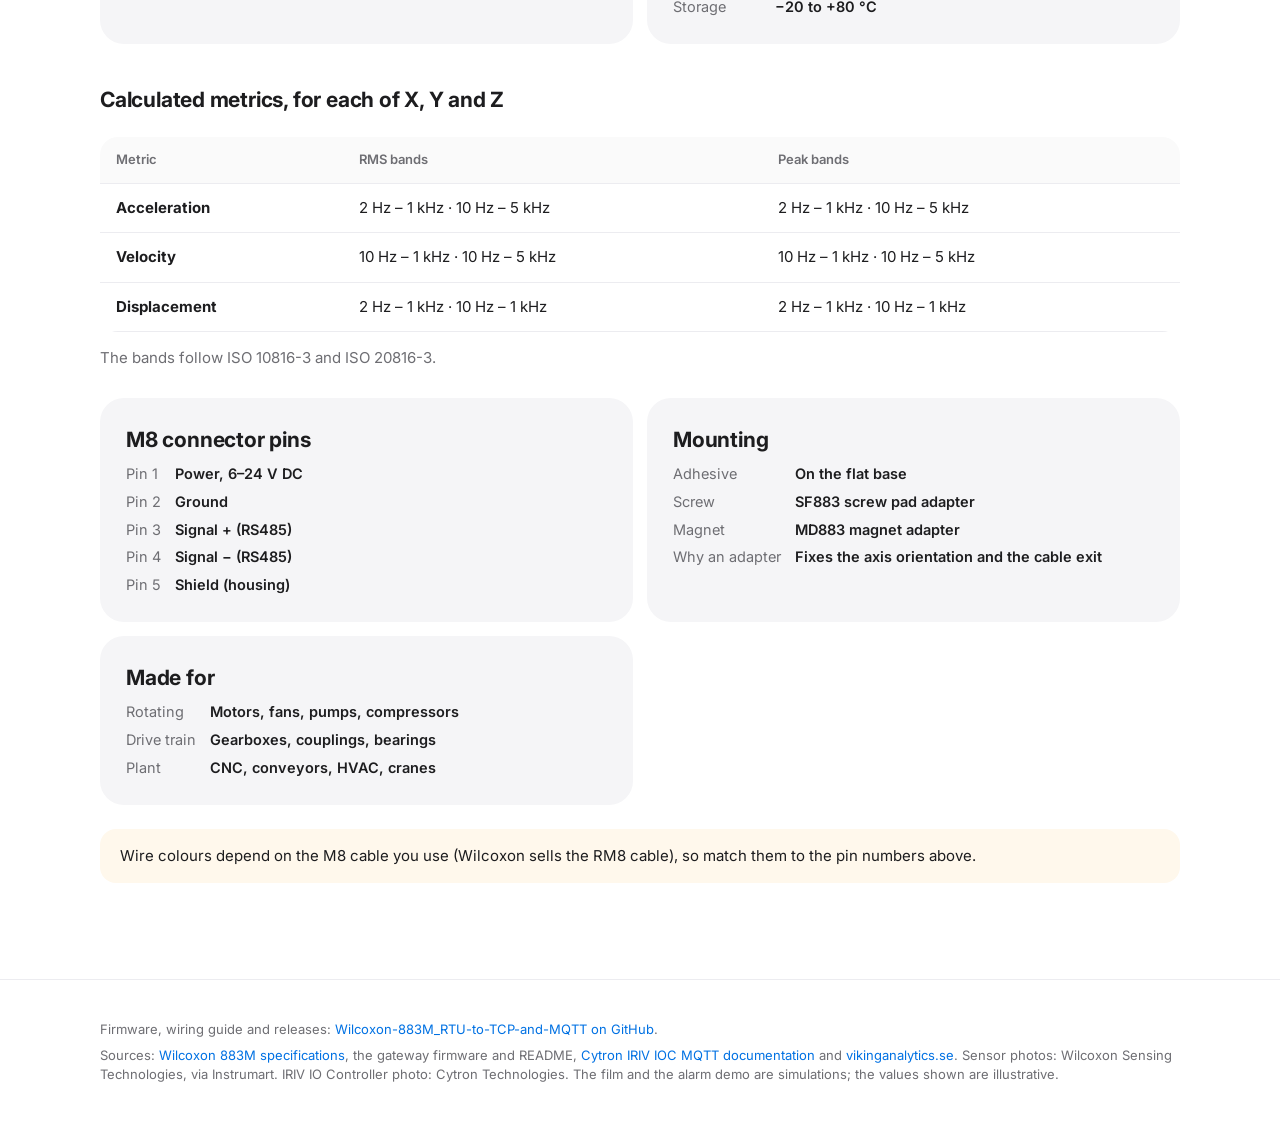
==== commit 2bc818b7: "Update the 883M showcase: 3D film, live panel, interactive guides - Narrated film rebuilt as a 3D pr" ====
--- a/showcase/index.html
+++ b/showcase/index.html
@@ -114,22 +114,114 @@
   @media (max-width: 640px) { .photos { grid-template-columns: 1fr; } }
   .note { margin-top: 24px; background: #fff8ec; border-radius: 16px; padding: 16px 20px; font-size: 15px; }
   .note li { margin: 4px 0; }
+  .live { margin-top: 40px; text-align: left; background: #fff; border: 1px solid #ececf0; border-radius: 28px; padding: 22px; box-shadow: 0 30px 80px -40px rgba(0,0,0,.2); }
+  .livehead { display: flex; flex-wrap: wrap; align-items: center; gap: 10px 18px; }
+  .livepill { font-weight: 700; font-size: 14px; padding: 6px 14px; border-radius: 99px; background: var(--soft); color: var(--muted); }
+  .livepill.ok { background: #e3f6e8; color: #0f7a35; } .livepill.ok::before { content: "● "; }
+  .livepill.wait { background: #fff4d6; color: #8a5a00; } .livepill.bad { background: #ffe1e0; color: #a3221b; }
+  .livemeta { font-size: 14px; color: var(--muted); }
+  .livegrid { display: grid; grid-template-columns: repeat(4, 1fr); gap: 12px; margin-top: 16px; }
+  @media (max-width: 760px) { .livegrid { grid-template-columns: 1fr 1fr; } }
+  .lcard { background: var(--soft); border-radius: 18px; padding: 16px 18px; }
+  .lcard small { display: block; color: var(--muted); font-weight: 600; font-size: 13px; }
+  .lcard b { font-size: 34px; letter-spacing: -.03em; font-variant-numeric: tabular-nums; }
+  .lcard i { font-style: normal; font-size: 15px; color: var(--muted); font-weight: 600; }
+  .liverow { display: grid; grid-template-columns: 1.4fr 1fr; gap: 12px; margin-top: 12px; }
+  @media (max-width: 860px) { .liverow { grid-template-columns: 1fr; } }
+  #live-chart { display: block; width: 100%; height: 200px; margin-top: 10px; }
+  .cabrow { display: flex; gap: 18px; align-items: center; margin-top: 10px; }
+  .cab .lamp { flex: none; width: 56px; height: 56px; }
+  .io { font-weight: 700; } .io.on { color: var(--red); }
+  .liveform { display: grid; grid-template-columns: 2fr 1fr 1fr 1fr; gap: 10px 12px; margin-top: 18px; align-items: end; }
+  @media (max-width: 860px) { .liveform { grid-template-columns: 1fr 1fr; } }
+  .liveform label { display: grid; gap: 4px; font-size: 13px; font-weight: 600; color: var(--muted); }
+  .liveform input { font: inherit; font-size: 15px; padding: 9px 12px; border: 1px solid var(--line); border-radius: 12px; min-width: 0; color: var(--ink); }
+  .liveact { grid-column: 1 / -1; display: flex; gap: 10px; flex-wrap: wrap; }
+  .liveact .dl { border: 0; cursor: pointer; }
+  .ghost { border: 1px solid var(--line); background: #fff; border-radius: 99px; padding: 10px 16px; cursor: pointer; }
+  .ghost:hover { border-color: var(--ink); }
+  .livenote { font-size: 13px; color: var(--muted); margin: 12px 0 0; }
   footer { padding: 34px 22px 60px; font-size: 13px; color: var(--muted); border-top: 1px solid #ececf0; }
   footer .wrap > div { margin: 6px 0; }
   button:focus-visible, a:focus-visible, input:focus-visible, summary:focus-visible { outline: 3px solid var(--blue); outline-offset: 3px; }
+  /* Product story: the hardware is the visual anchor, with a usable path on phones. */
+  section[id] { scroll-margin-top: 76px; }
+  nav { background: rgba(255,255,255,.94); }
+  nav .in { max-width: 1240px; height: 66px; }
+  nav b { font-size: 16px; white-space: nowrap; }
+  nav .links { gap: 5px; }
+  nav .links a { padding: 8px 11px; border-radius: 9px; font-weight: 600; color: #3c4654; }
+  nav .links a:hover { color: #0c273c; background: #eef3f7; text-decoration: none; }
+  .hero { position: relative; overflow: hidden; padding: 80px 22px 72px; background: radial-gradient(circle at 82% 16%, #243f51 0, #111f2b 38%, #0b151f 72%); color: #fff; }
+  .hero::before { content: ''; position: absolute; inset: 0; pointer-events: none; opacity: .16; background-image: linear-gradient(#a6c5d3 1px, transparent 1px), linear-gradient(90deg,#a6c5d3 1px,transparent 1px); background-size: 44px 44px; mask-image: linear-gradient(90deg,transparent 18%,#000 100%); }
+  .hero .wrap { position: relative; max-width: 1240px; }
+  .hero-grid { display: grid; grid-template-columns: minmax(0,.94fr) minmax(0,1.06fr); gap: clamp(32px,5vw,80px); align-items: center; text-align: left; }
+  .hero .eyebrow { color: #ffaf78; font-size: 14px; letter-spacing: .12em; text-transform: uppercase; }
+  .hero h1 { max-width: 760px; font-size: clamp(48px,6.2vw,88px); text-wrap: balance; }
+  .hero .lede { max-width: 610px; margin: 24px 0 0; color: #c9d5df; font-size: clamp(17px,1.7vw,21px); line-height: 1.6; font-weight: 400; }
+  .hero-ctas { display: flex; flex-wrap: wrap; gap: 12px; margin-top: 30px; }
+  .hero-ctas a { display: inline-flex; min-height: 48px; align-items: center; justify-content: center; padding: 11px 20px; border-radius: 12px; font-size: 15px; font-weight: 700; }
+  .hero-ctas .primary { color: #111b24; background: #ffb174; }
+  .hero-ctas .primary:hover { color: #111b24; background: #ffc491; text-decoration: none; }
+  .hero-ctas .secondary { color: #fff; border: 1px solid #698094; }
+  .hero-ctas .secondary:hover { color: #fff; background: #253a4a; text-decoration: none; }
+  .hero-proof { margin: 18px 0 0; font-size: 13px; color: #9db1bf; }
+  .hero-visual { position: relative; display: grid; grid-template-columns: 1fr 1fr; gap: 14px; align-items: end; min-height: 420px; padding: 30px; border: 1px solid #496174; border-radius: 28px; background: linear-gradient(155deg,#2a4051,#172936 60%,#10212e); box-shadow: 0 30px 70px rgba(0,0,0,.26); }
+  .hero-visual::before { content: ''; position: absolute; width: 190px; height: 190px; right: 10%; top: 12%; border: 1px solid rgba(135,208,227,.28); border-radius: 50%; box-shadow: 0 0 0 35px rgba(135,208,227,.05),0 0 0 80px rgba(135,208,227,.035); pointer-events: none; }
+  .hero-product { position: relative; z-index: 1; margin: 0; min-width: 0; border: 1px solid #e0e5e9; border-radius: 20px; background: #f5f6f7; overflow: hidden; box-shadow: 0 18px 30px rgba(0,0,0,.2); }
+  .hero-product.sensor-product { transform: translateY(-16px); }
+  .hero-product img { display: block; width: 100%; height: auto; aspect-ratio: 1.12; object-fit: contain; mix-blend-mode: multiply; }
+  .hero-product.controller-product img { aspect-ratio: 1.12; }
+  .hero-product figcaption { padding: 12px 15px 15px; border-top: 1px solid #e1e5e8; color: #344558; font-size: 12px; line-height: 1.4; }
+  .hero-product figcaption strong { display: block; color: #0c2335; font-size: 14px; }
+  .hero .flow { margin-top: 40px; align-items: center; gap: 10px; }
+  .hero .node { flex: 1 1 180px; max-width: 240px; min-width: 0; border: 1px solid #546a79; background: rgba(255,255,255,.08); color: #fff; }
+  .hero .node small,.hero .node span { color: #bed0da; }
+  .hero .node .thumb { width: 105px; height: 68px; padding: 4px; border-radius: 8px; background: #fff; }
+  .hero .node .thumb.ioc { width: 130px; }
+  .hero .link { color: #c4d0d9; }
+  .hero .link::after { color: #ffad70; }
+  .hero .act span { border-color: #5d7180; background: rgba(255,255,255,.08); color: #e2ebef; }
+  .screen { background: #101a22; }
+  .chapters button,.transcript button { min-height: 44px; }
+  .dl,.ghost { min-height: 44px; display: inline-flex; align-items: center; justify-content: center; }
+  .wire-overview { display: grid; grid-template-columns: repeat(3,minmax(0,1fr)); gap: 14px; margin-top: 34px; }
+  .wire-step { min-width: 0; padding: 23px; border: 1px solid #dce3e7; border-radius: 20px; background: #f8fafb; }
+  .wire-step small { display: block; margin-bottom: 13px; color: #9a460d; font-size: 12px; font-weight: 800; letter-spacing: .11em; text-transform: uppercase; }
+  .wire-step strong { display: block; margin-bottom: 8px; color: #12293b; font-size: 20px; line-height: 1.25; }
+  .wire-step span { color: #4c6070; font-size: 14px; line-height: 1.55; }
+  .wire-step code { display: inline-block; margin: 3px 3px 0 0; background: #e6edf1; color: #102839; }
+  .wire-note { margin: 13px 0 0; color: #536575; font-size: 14px; }
+  .card,.lcard,.node,.hero-product { transition: transform .22s ease,box-shadow .22s ease; }
+  .card:hover,.lcard:hover { transform: translateY(-2px); }
+  @media (max-width: 900px) { .hero-grid { grid-template-columns: 1fr; } .hero-visual { min-height: 0; max-width: 660px; width: 100%; margin: 0 auto; } }
+  @media (max-width: 760px) { .wire-overview { grid-template-columns: 1fr; } }
+  @media (max-width: 720px) { nav .in { height: auto; padding: 12px 16px 6px; display: block; } nav .links { display: flex; overflow-x: auto; gap: 2px; margin-top: 6px; scrollbar-width: none; mask-image: linear-gradient(90deg,#000 0%,#000 91%,transparent 100%); } nav .links::-webkit-scrollbar { display: none; } nav .links a { flex: none; min-height: 44px; display: inline-flex; align-items: center; } .hero { padding: 52px 20px 54px; } .hero .flow { gap: 8px; } .hero .node { max-width: none; flex-basis: 100%; } .hero .link { width: 100%; padding: 0; } .hero-visual { padding: 16px; gap: 8px; border-radius: 22px; } .hero-product figcaption { padding: 9px; font-size: 11px; } .hero-product figcaption strong { font-size: 12px; } }
+  @media (max-width: 640px) { .liveform { grid-template-columns: 1fr; } .livegrid { gap: 8px; } .lcard { padding: 12px; } .lcard b { font-size: clamp(24px,7vw,34px); } }
+  @media (prefers-reduced-motion: reduce) { .card,.lcard,.node,.hero-product { transition: none; } .card:hover,.lcard:hover { transform: none; } }
 </style>
 </head>
 <body>
 <nav><div class="in">
   <b>883M vibration monitor</b>
-  <span class="links"><a href="#film">Film</a><a href="#try">Try the alarm</a><a href="#connect">Wiring</a><a href="#setup">Setup</a><a href="#sensor">883M</a></span>
+  <span class="links"><a href="#film">Film</a><a href="#live">Live</a><a href="#try">Try the alarm</a><a href="#connect">Wiring</a><a href="#setup">Setup</a><a href="#sensor">883M</a></span>
 </div></nav>
 
 <section class="hero center grey" id="top">
   <div class="wrap">
-    <p class="eyebrow">IRIV IO Controller · Wilcoxon 883M · Viking Analytics</p>
-    <h1>Vibration in. Alarm out.</h1>
-    <p class="lede">An IRIV IO Controller running the Wilcoxon gateway firmware reads a Wilcoxon 883M over RS485 and publishes to Viking Analytics over MQTT. When vibration passes the limit, DO0 drives a relay for the beacon and buzzer. A push button on DI1 acknowledges the alarm.</p>
+    <div class="hero-grid">
+      <div class="hero-copy">
+        <p class="eyebrow">Machine condition monitoring</p>
+        <h1>Vibration in.<br>Alarm out.</h1>
+        <p class="lede">See a Wilcoxon 883M on a motor, an IRIV IO Controller reading it over RS485, and a local alarm that someone can acknowledge. Follow the data into Viking Analytics over MQTT.</p>
+        <div class="hero-ctas"><a class="primary" href="#film">Watch the narrated film →</a><a class="secondary" href="#try">Try the alarm demo</a></div>
+        <p class="hero-proof">Real product references · narrated 3D demonstration · interactive wiring</p>
+      </div>
+      <div class="hero-visual" aria-label="The Wilcoxon 883M sensor and IRIV IO Controller used in this demonstration">
+        <figure class="hero-product sensor-product"><img src="images/883m-square.jpg" width="900" height="900" alt="Wilcoxon 883M sensor with side M8 connector"><figcaption><strong>Wilcoxon 883M</strong>Vibration and temperature</figcaption></figure>
+        <figure class="hero-product controller-product"><img src="images/iriv-ioc.webp" width="1600" height="1600" alt="IRIV IO Controller MQTT Gateway with orange terminal blocks"><figcaption><strong>IRIV IO Controller</strong>RS485 to MQTT and alarm I/O</figcaption></figure>
+      </div>
+    </div>
     <div class="flow">
       <div class="node"><img class="thumb" src="images/883m.jpg" width="1200" height="900" alt=""><small>Sense</small><b>Wilcoxon 883M</b><span>3-axis vibration + temperature</span></div>
       <div class="link">RS485 · Modbus</div>
@@ -145,7 +237,7 @@
   <div class="wrap">
     <p class="eyebrow">The film</p>
     <h2>How it works.</h2>
-    <p class="lede">About two minutes: the sensor, the wiring, the firmware setup, MultiViz and the alarm.</p>
+    <p class="lede">Follow the sensor, the wiring, the firmware setup, MultiViz and one complete alarm event.</p>
   </div>
   <div class="player">
     <div class="screen" id="screen">
@@ -163,6 +255,39 @@
     <div class="film-next" id="film-next"><a href="#connect">See the wiring →</a><a href="#try">Try the alarm</a></div>
     <details class="transcript"><summary>Read the narration transcript</summary><div id="tour-transcript"></div></details>
     <div class="chapters" id="chapters"></div>
+  </div>
+</section>
+
+<section class="center" id="live">
+  <div class="wrap">
+    <p class="eyebrow">Live</p>
+    <h2>Watch your machine live.</h2>
+    <p class="lede">Connect to the MQTT broker the gateway publishes to and this panel shows its real readings, relay and buttons as they arrive. It only listens and never sends commands.</p>
+    <div class="live">
+      <div class="livehead"><span class="livepill off" id="live-status" role="status">Not connected</span><span class="livemeta">Sensor <b id="live-serial">--</b> · last reading <b id="live-time">--</b> · uptime <b id="live-uptime">--</b></span></div>
+      <div class="livegrid">
+        <div class="lcard"><small>Velocity RMS · X</small><b><span id="live-x">--</span> <i>mm/s</i></b></div>
+        <div class="lcard"><small>Velocity RMS · Y</small><b><span id="live-y">--</span> <i>mm/s</i></b></div>
+        <div class="lcard"><small>Velocity RMS · Z</small><b><span id="live-z">--</span> <i>mm/s</i></b></div>
+        <div class="lcard"><small>Temperature</small><b><span id="live-temp">--</span> <i>°C</i></b></div>
+      </div>
+      <div class="liverow">
+        <div class="lcard chart"><small>Velocity RMS trend, 10 Hz – 1 kHz · <span style="color:#0a8a8f">X</span> <span style="color:#0071e3">Y</span> <span style="color:#8e44ad">Z</span> · mm/s</small><canvas id="live-chart" role="img" aria-label="Trend of the latest X, Y and Z velocity RMS readings"></canvas></div>
+        <div class="lcard cab"><small>Cabinet</small>
+          <div class="cabrow"><div class="lamp" id="live-beacon" aria-hidden="true"></div><dl>
+            <dt>Alarm</dt><dd id="live-alarm" class="io">--</dd><dt>DO0 relay</dt><dd id="live-do0" class="io">--</dd>
+            <dt>DI1 acknowledge</dt><dd id="live-di1" class="io">--</dd><dt>DI0 capture</dt><dd id="live-di0" class="io">--</dd>
+            <dt>Sensor</dt><dd id="live-fault" class="io">--</dd><dt>Latch</dt><dd id="live-latch">--</dd></dl></div></div>
+      </div>
+      <form class="liveform" id="live-form" autocomplete="off">
+        <label>Broker WebSocket URL<input id="live-url" type="url" placeholder="wss://broker.example.com:8084/mqtt" required></label>
+        <label>Username<input id="live-user" type="text" placeholder="read-only user"></label>
+        <label>Password<input id="live-pass" type="password"></label>
+        <label>Base topic<input id="live-topic" type="text" value="883M"></label>
+        <div class="liveact"><button class="dl" id="live-go" type="submit">Connect</button><button class="ghost" id="live-sample" type="button">Preview with sample data</button></div>
+      </form>
+      <p class="livenote">The browser needs the broker's WebSocket port (on this https page, <code>wss://</code>), not port 1883. Use a login that can only <em>subscribe</em> to the base topic. The password is never saved.</p>
+    </div>
   </div>
 </section>
 
@@ -197,7 +322,14 @@
 <section id="connect">
   <div class="wrap">
     <p class="eyebrow">Wiring</p>
-    <h2>Every wire, in one table.</h2>
+    <h2>From motor to action.</h2>
+    <p class="lede" style="margin-left:0">Three paths make the system work: sensor readings, network data, and a local alarm circuit.</p>
+    <div class="wire-overview" aria-label="Simplified signal path">
+      <div class="wire-step"><small>01 · Sense</small><strong>883M → IOC</strong><span>Power and Modbus RTU run from the motor-mounted sensor to the controller. Match the cable pins to <code>V+</code><code>V−</code><code>A</code><code>B</code><code>G</code>.</span></div>
+      <div class="wire-step"><small>02 · Publish</small><strong>IOC → MQTT</strong><span>The controller sends measurements through Ethernet to the broker. Viking Analytics receives the sensor data there.</span></div>
+      <div class="wire-step"><small>03 · Respond</small><strong>DO0 → relay → beacon</strong><span>DO0 switches a relay for the local alarm. The acknowledge push button returns to <code>DI1</code>.</span></div>
+    </div>
+    <p class="wire-note">Simplified view for orientation. Use the terminal-by-terminal table and the device documentation when wiring hardware.</p>
     <div class="tablewrap"><table>
       <thead><tr><th>From</th><th>To</th><th>Notes</th></tr></thead>
       <tbody>
@@ -258,6 +390,12 @@
   <div class="wrap">
     <p class="eyebrow">Wilcoxon 883M</p>
     <h2>The sensor on the motor.</h2>
+    <p><a href="https://wilcoxon.com/wp-content/uploads/2025/08/883M-spec-99473A4.pdf" target="_blank" rel="noopener">Read the official Wilcoxon 883M datasheet (PDF) ↗</a></p>
+    <div class="wire-overview">
+      <div class="wire-step"><small>Measures</small><strong>Three axes + temperature</strong><span>Track vibration in X, Y and Z at the mounting point.</span></div>
+      <div class="wire-step"><small>Reports</small><strong>Metrics, waveform, spectrum</strong><span>Read acceleration, velocity and displacement, or inspect the signal over time and frequency.</span></div>
+      <div class="wire-step"><small>Helps explain</small><strong>Changes in machine condition</strong><span>Compare readings with the machine’s operating conditions and history before diagnosing a fault.</span></div>
+    </div>
     <p class="lede" style="margin-left:0">A digital triaxial MEMS accelerometer with a temperature sensor. It works out the vibration numbers itself and serves them over Modbus RTU, so the IOC only has to read registers.</p>
     <div class="photos">
       <figure><img src="images/883m.jpg" width="1200" height="900" alt="Wilcoxon 883M sensor: black aluminium top, stainless base, M8 connector on the side" loading="lazy"><figcaption>Aluminium top, stainless base, M8 connector and an RGB status LED.</figcaption></figure>
@@ -307,11 +445,14 @@
 
 <footer><div class="wrap">
   <div>Firmware, wiring guide and releases: <a href="https://github.com/dineshpalsingh1989/Wilcoxon-883M_RTU-to-TCP-and-MQTT">Wilcoxon-883M_RTU-to-TCP-and-MQTT on GitHub</a>.</div>
-  <div>Sources: Wilcoxon 883M spec sheet (99473 Rev A1, 03/25), the gateway firmware and README, Cytron IRIV IO Controller documentation and <a href="https://www.vikinganalytics.se/" target="_blank" rel="noopener">vikinganalytics.se</a>. Sensor photos: Wilcoxon Sensing Technologies, via Instrumart. IRIV IO Controller photo: Cytron Technologies. The film and the alarm demo are simulations; the values shown are illustrative.</div>
+  <div>Sources: <a href="https://wilcoxon.com/883m/" target="_blank" rel="noopener">Wilcoxon 883M specifications</a>, the gateway firmware and README, <a href="https://sg.cytron.io/cytron-industry/p-iriv-io-controller-mqtt-ir4.0-industrial-i-o-controller-with-mqtt-ready" target="_blank" rel="noopener">Cytron IRIV IOC MQTT documentation</a> and <a href="https://www.vikinganalytics.se/" target="_blank" rel="noopener">vikinganalytics.se</a>. Sensor photos: Wilcoxon Sensing Technologies, via Instrumart. IRIV IO Controller photo: Cytron Technologies. The film and the alarm demo are simulations; the values shown are illustrative.</div>
 </div></footer>
 
 <script src="narration.js"></script>
 <script src="player.js"></script>
+<script src="live.js"></script>
+<link rel="stylesheet" href="experience.css">
+<script src="experience.js"></script>
 <script>
 /* ---------- try the alarm: the firmware's Latch (IRIV IOC/src/io/iriv_io.cpp), condition = velocity over the limit ---------- */
 const ALARM_AT = 4.5, WARN_AT = 2.8;   // mm/s RMS
--- a/showcase/experience.css
+++ b/showcase/experience.css
@@ -0,0 +1 @@
+.lab{margin:36px 0;padding:28px;border:1px solid #d7e2e9;border-radius:24px;background:#f7fafc;text-align:left;color:#172c3c}.lab h3{font-size:26px}.lab p{color:#526778;max-width:760px}.lab-controls{display:flex;flex-wrap:wrap;gap:8px;margin:20px 0}.lab button{min-height:44px;padding:10px 17px;border:1px solid #b5c7d4;border-radius:10px;background:white;color:#16334a;cursor:pointer;font-weight:600}.lab button[aria-pressed=true]{background:#14384d;color:white;border-color:#14384d}.lab button:disabled{opacity:.45;cursor:default}.wiring-map{width:100%;height:auto;background:#102432;border-radius:16px}.wiring-map text{font:15px Inter,sans-serif;fill:#e5f1f7}.wiring-map .wire{fill:none;stroke:#ffb174;stroke-width:4;stroke-linejoin:round}.wiring-map .wire-group{opacity:.16;transition:opacity .2s}.wiring-map .wire-group.active{opacity:1}.wiring-map .terminal{fill:#ffb174}.scope{display:block;width:100%;height:300px;background:#102432;border-radius:16px}.sample-label{display:inline-block;padding:5px 11px;border-radius:7px;background:#fff0db;color:#754000;font-size:13px;font-weight:700}.setup-progress{font-size:14px;color:#526778}.setup-body{min-height:160px;padding:20px;background:white;border-radius:14px;border:1px solid #d7e2e9}.setup-body h4{font-size:22px;margin:0 0 12px}.setup-body p{margin:0;line-height:1.7}.axis-key{font-size:14px;display:flex;gap:20px;flex-wrap:wrap}.axis-key span{border-bottom:3px solid var(--axis);padding:6px 0}.lab input[type=range]{max-width:420px}.lab label{display:block;margin-top:16px}.shot-grid{display:grid;grid-template-columns:repeat(3,1fr);gap:12px;margin:28px 0}.shot-grid a{display:block;padding:18px;border:1px solid #d7e2e9;border-radius:14px;background:#f7fafc;color:#18394d;font-weight:700}.shot-grid small{display:block;margin-top:6px;color:#526778;font-weight:400}@media(max-width:640px){.lab{padding:18px}.shot-grid{grid-template-columns:1fr}.scope{height:250px}.wiring-map{min-width:660px}.wiring-scroll{overflow-x:auto}.lab-controls button{flex:1 1 auto}}@media(prefers-reduced-motion:reduce){.wiring-map .wire-group{transition:none}}
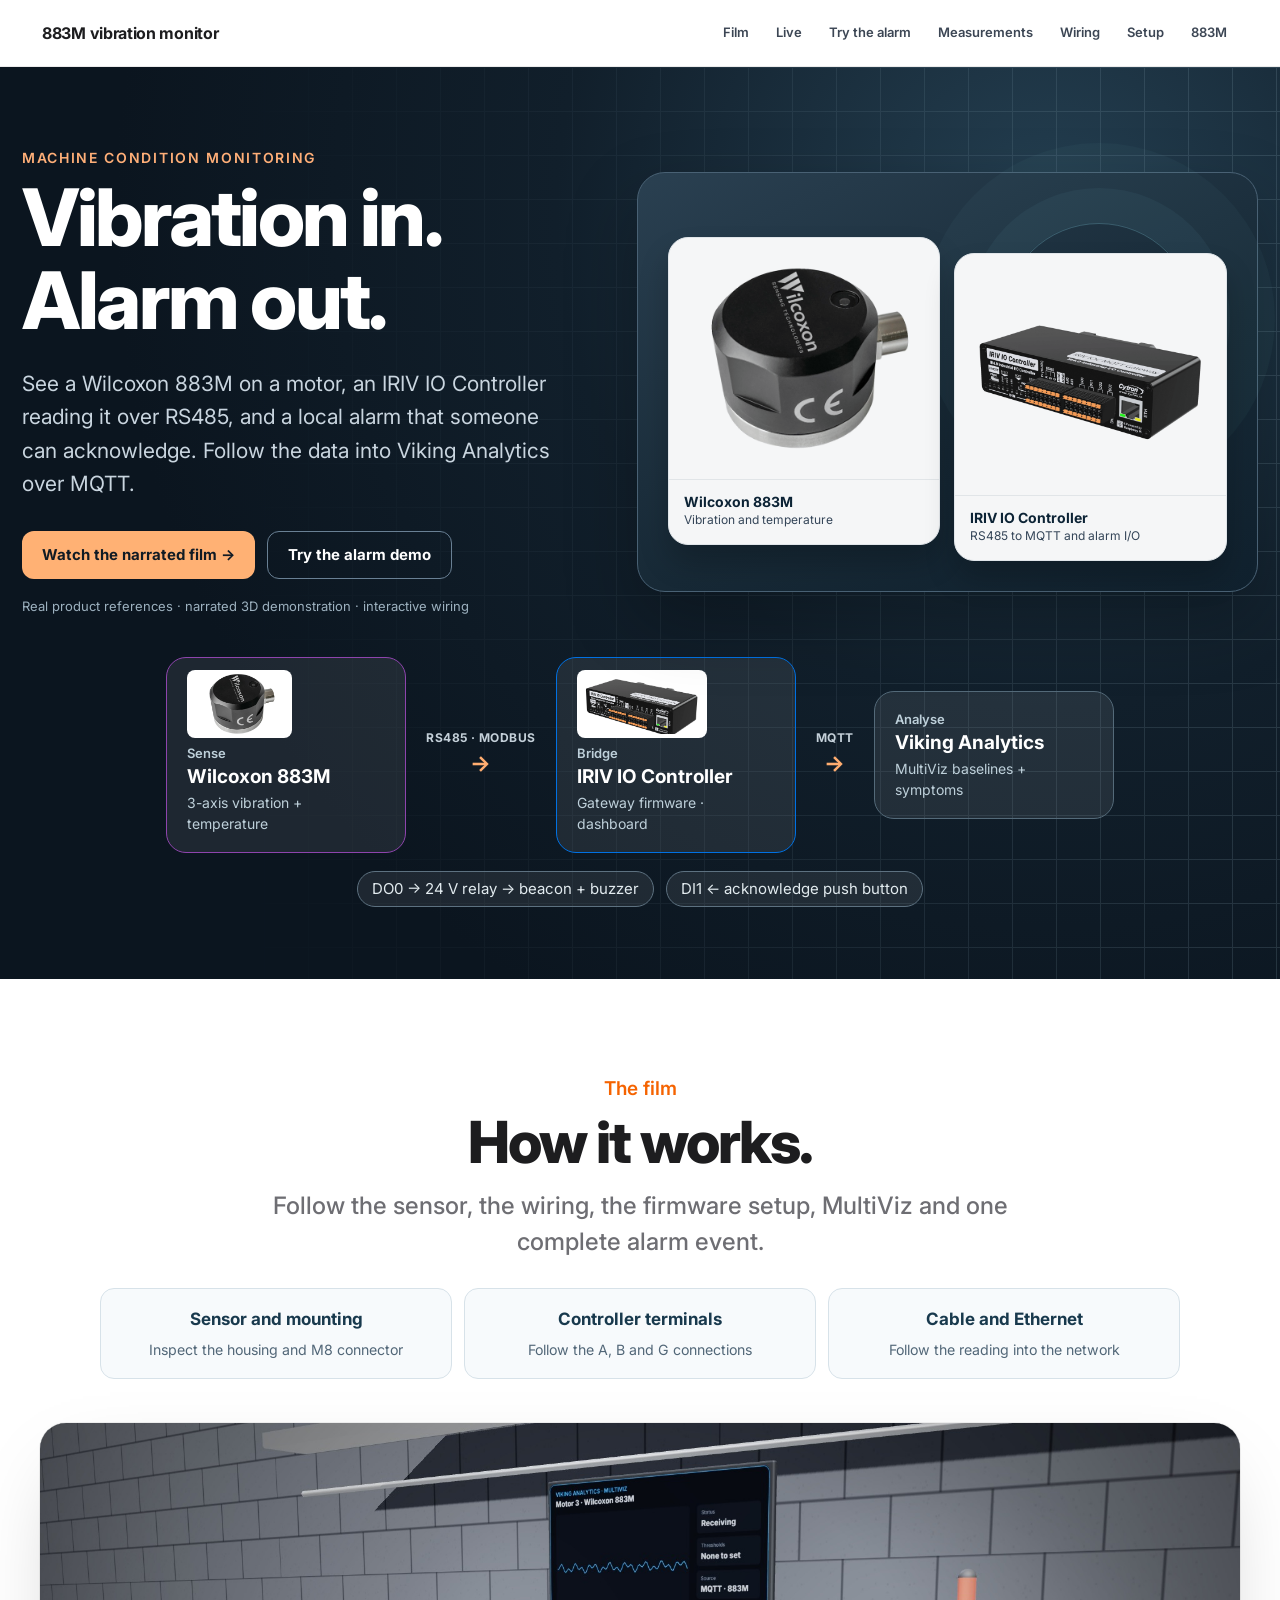
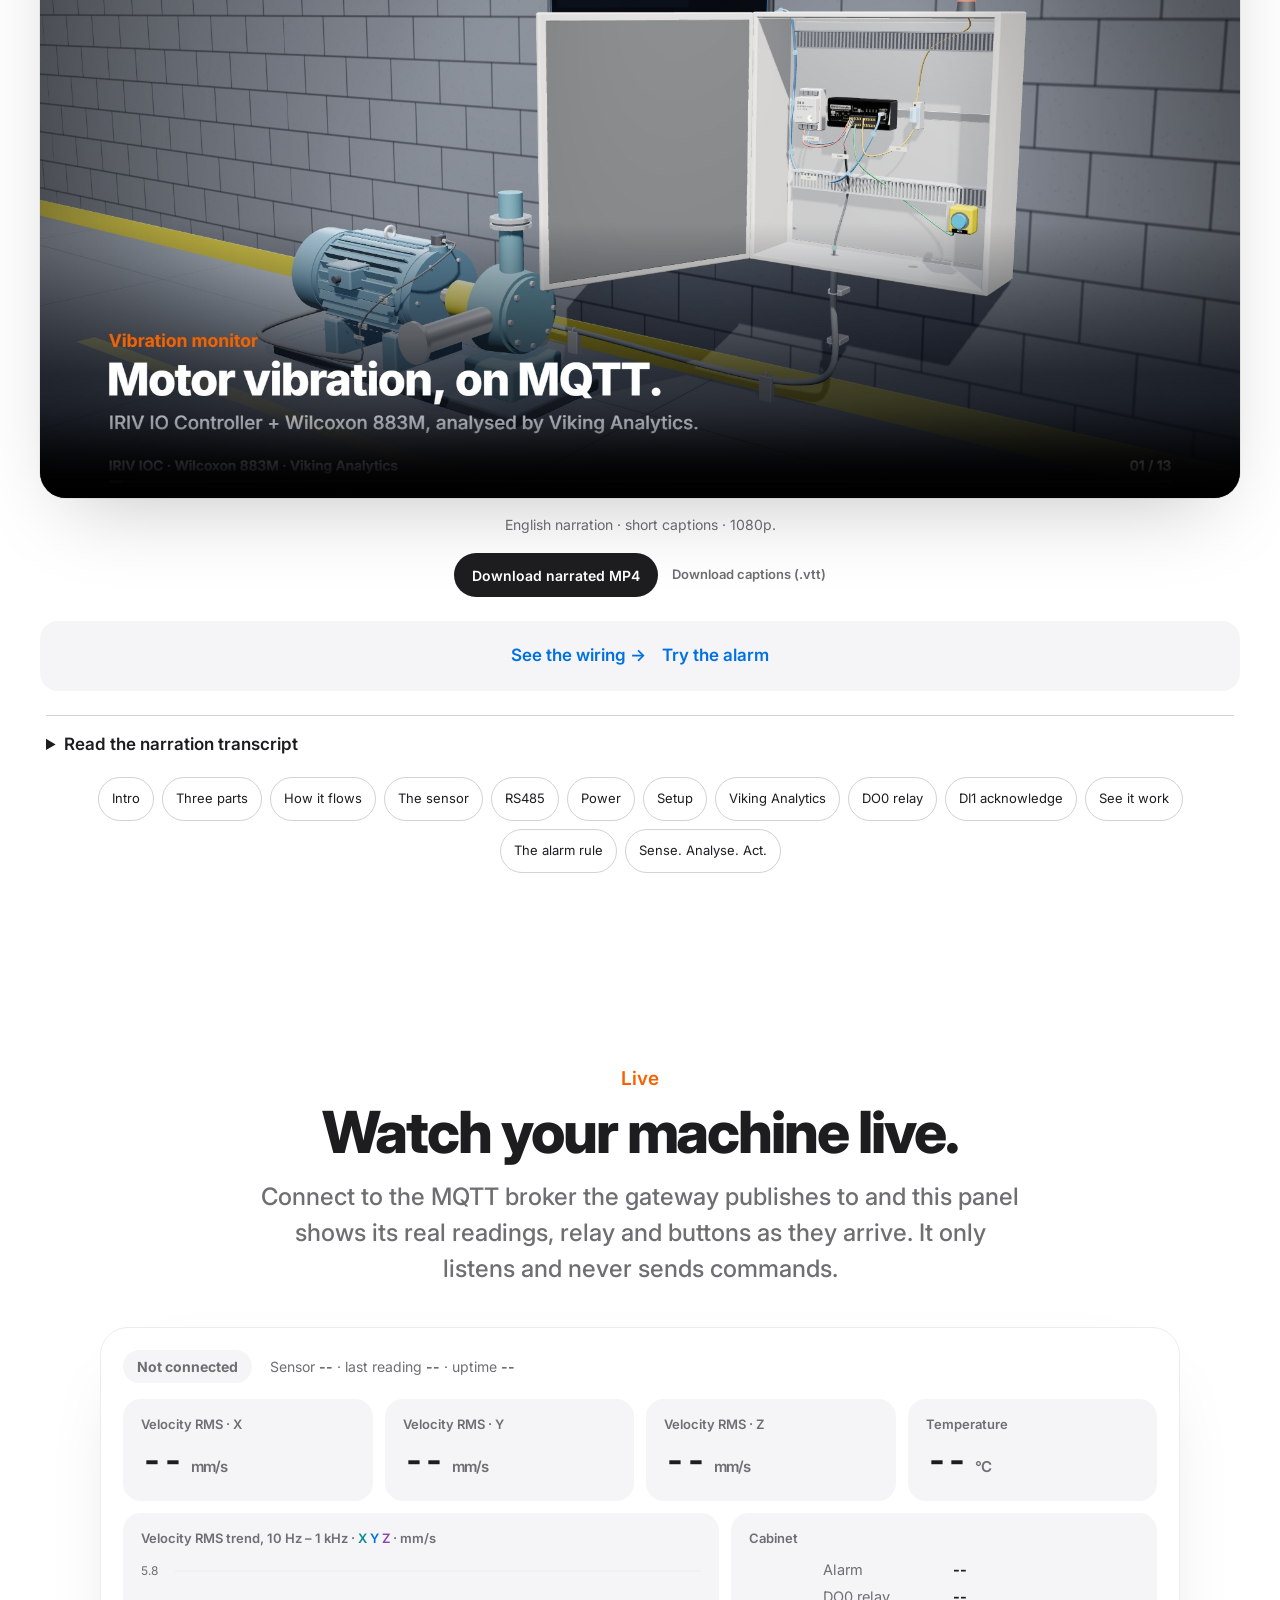
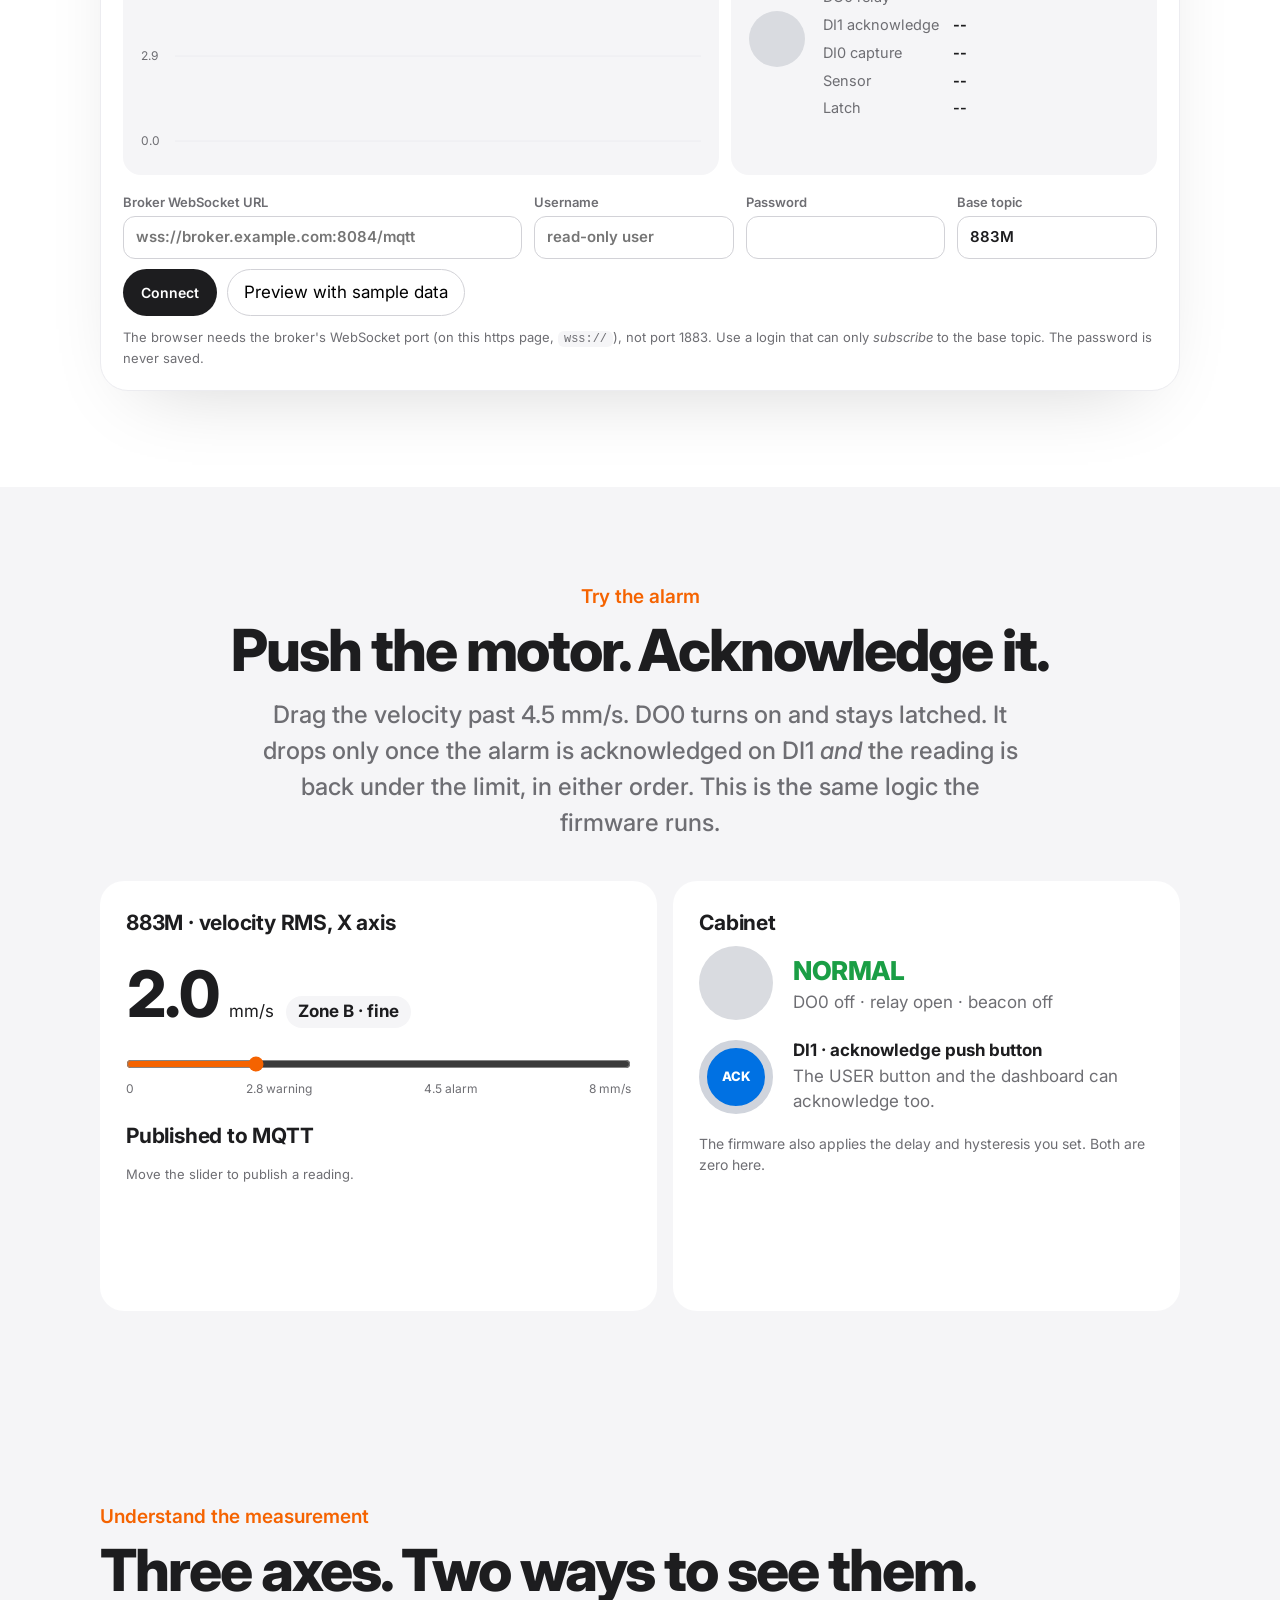
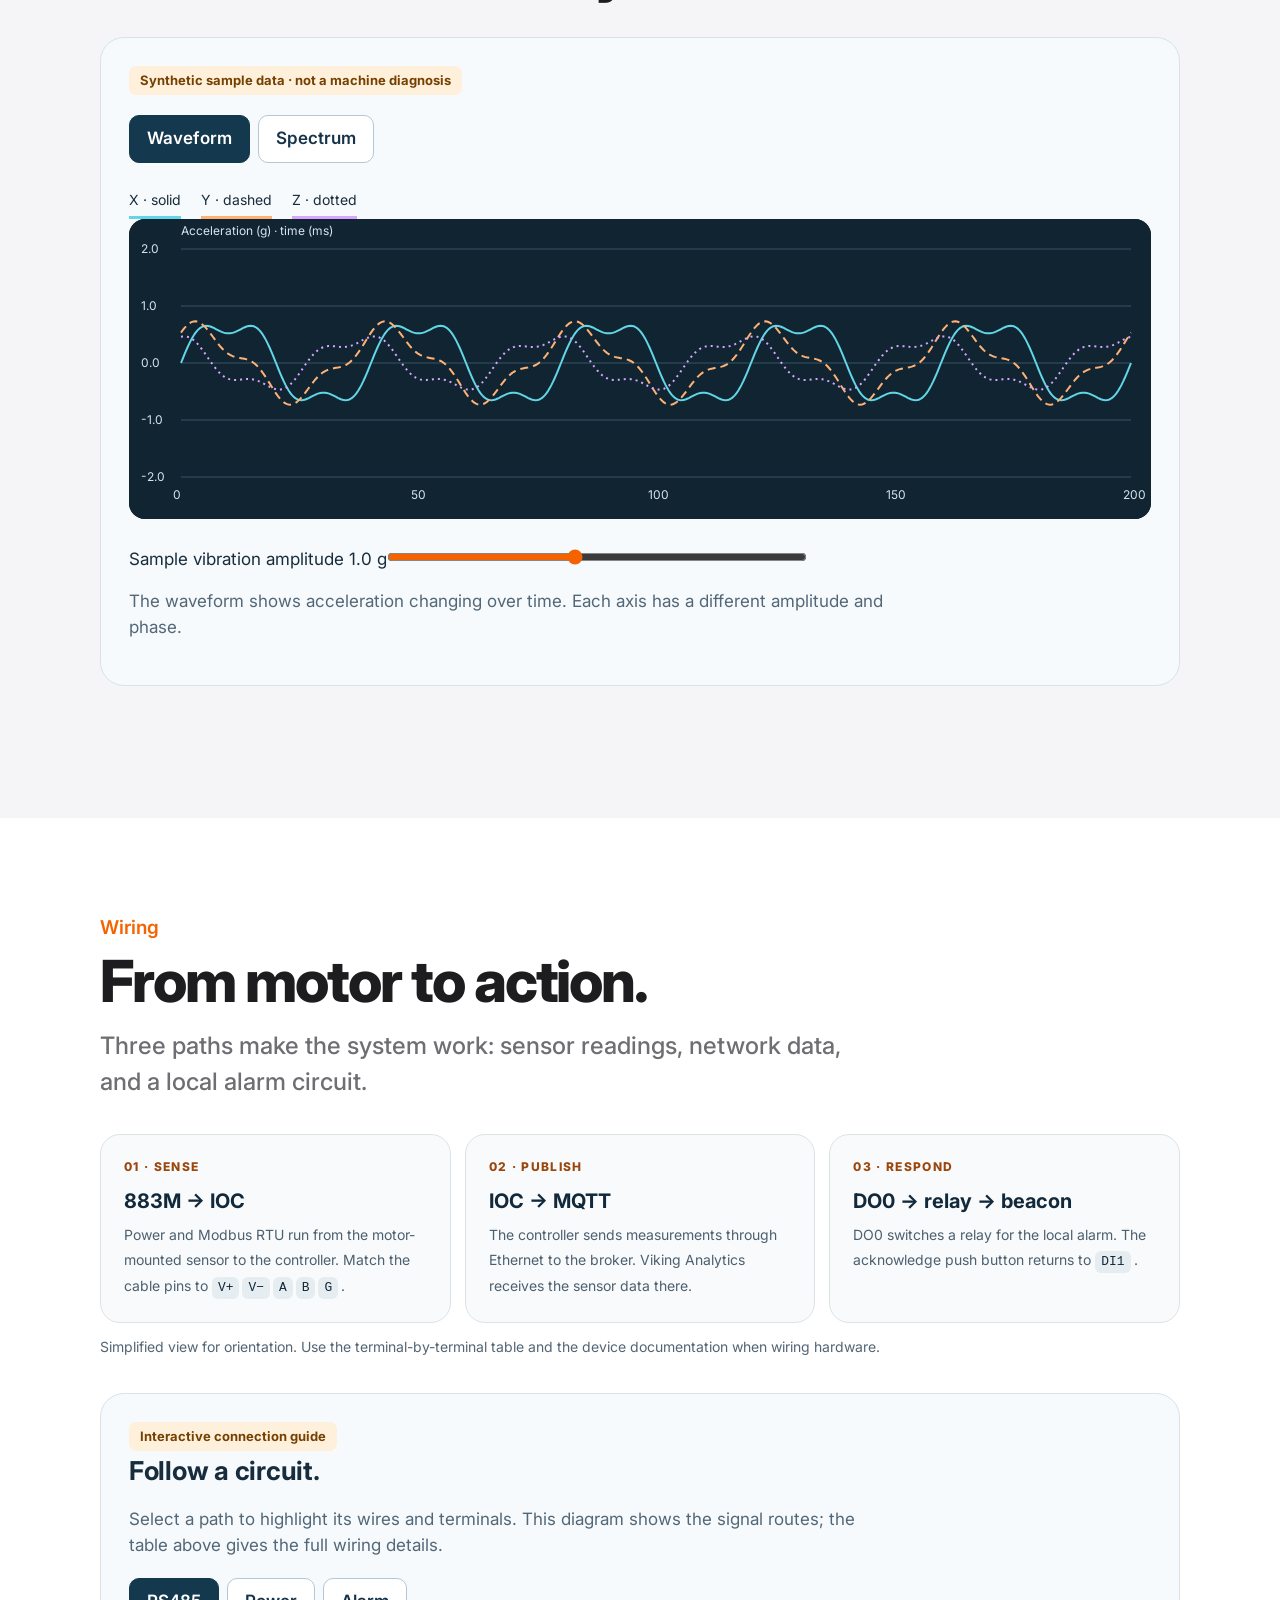
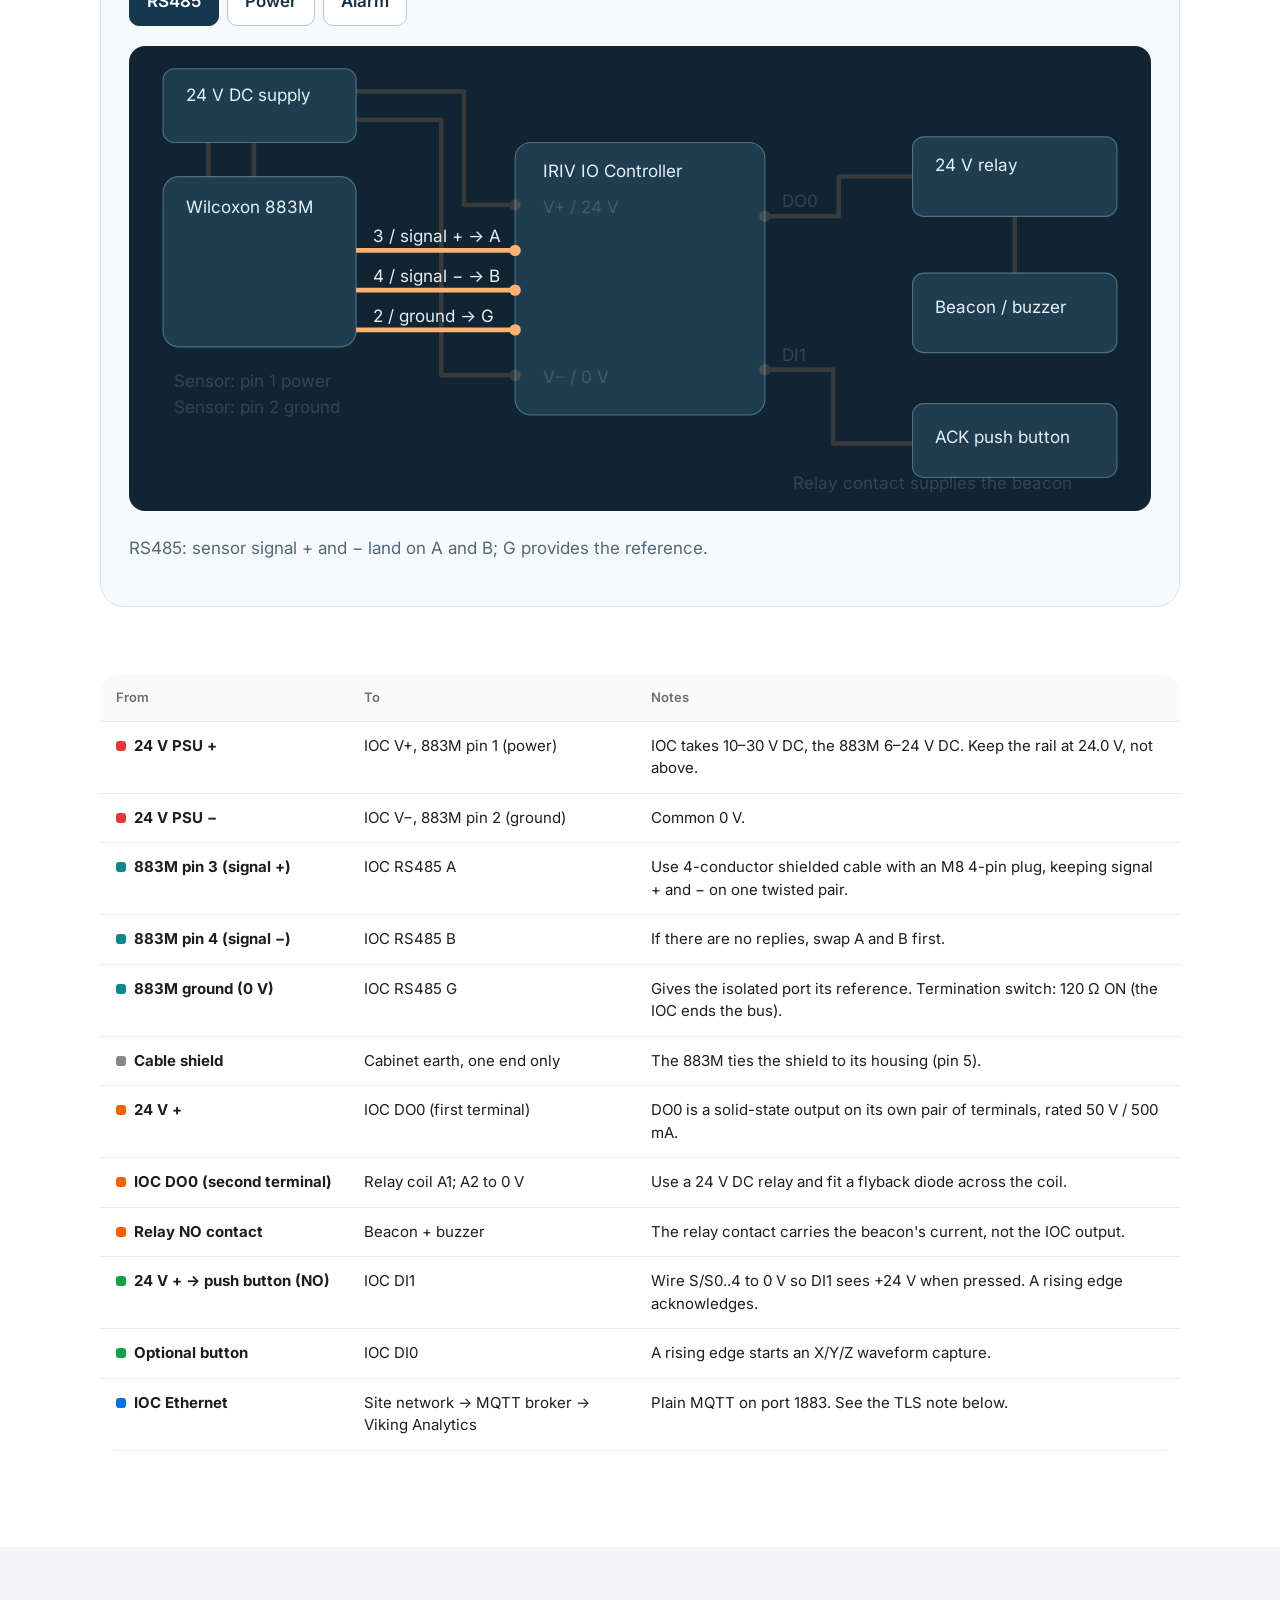
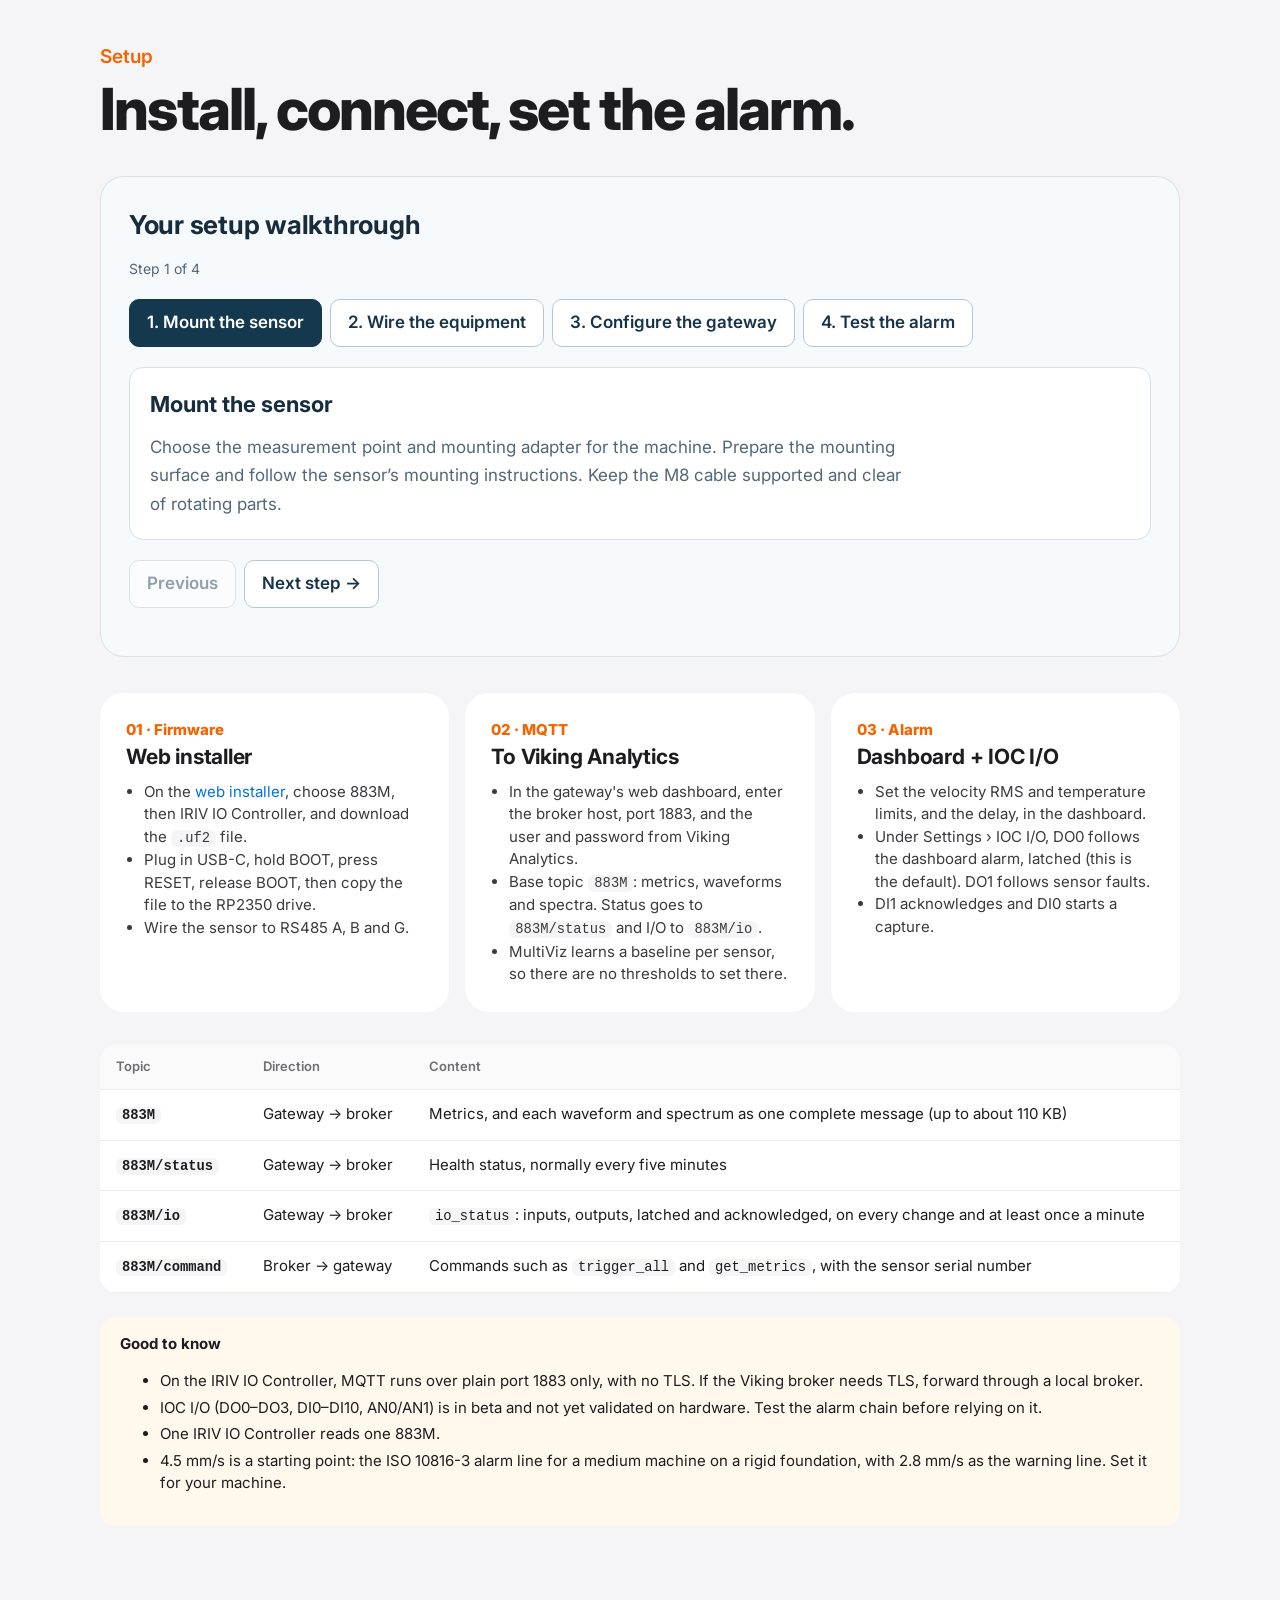
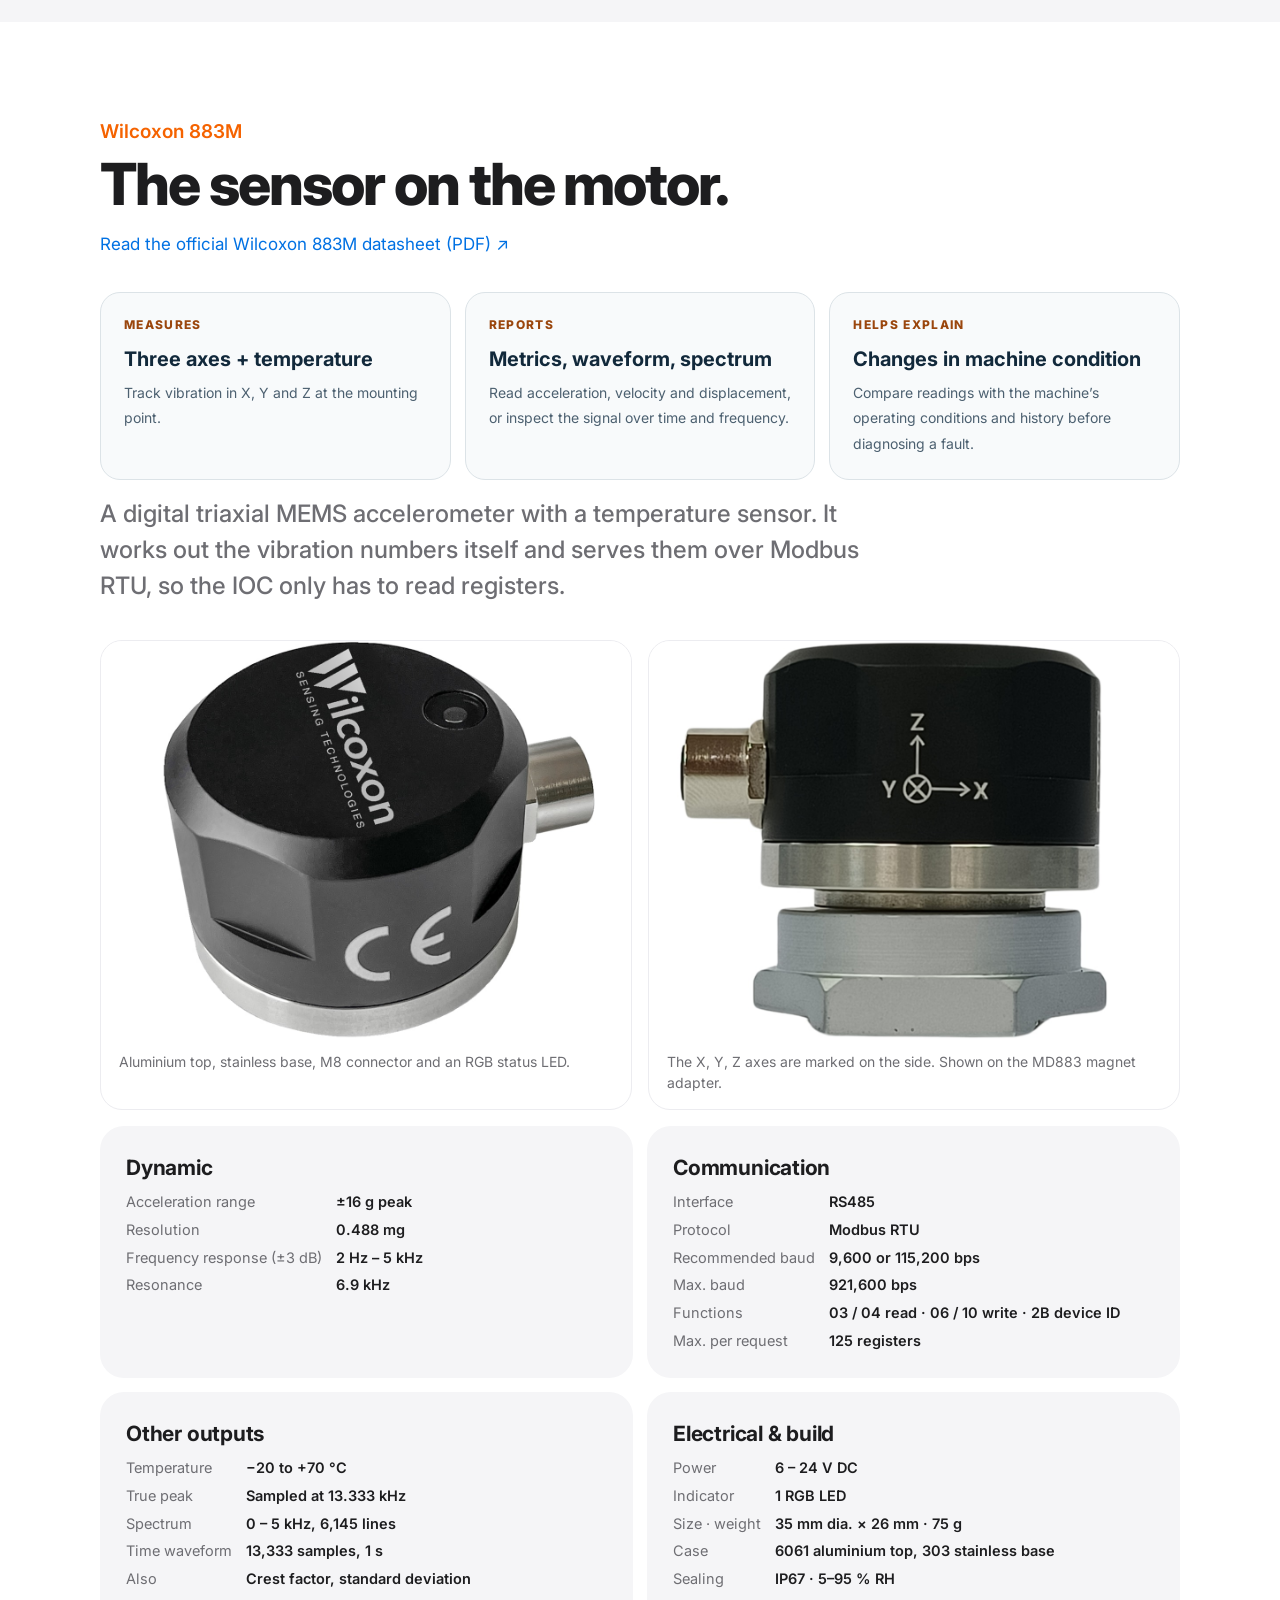
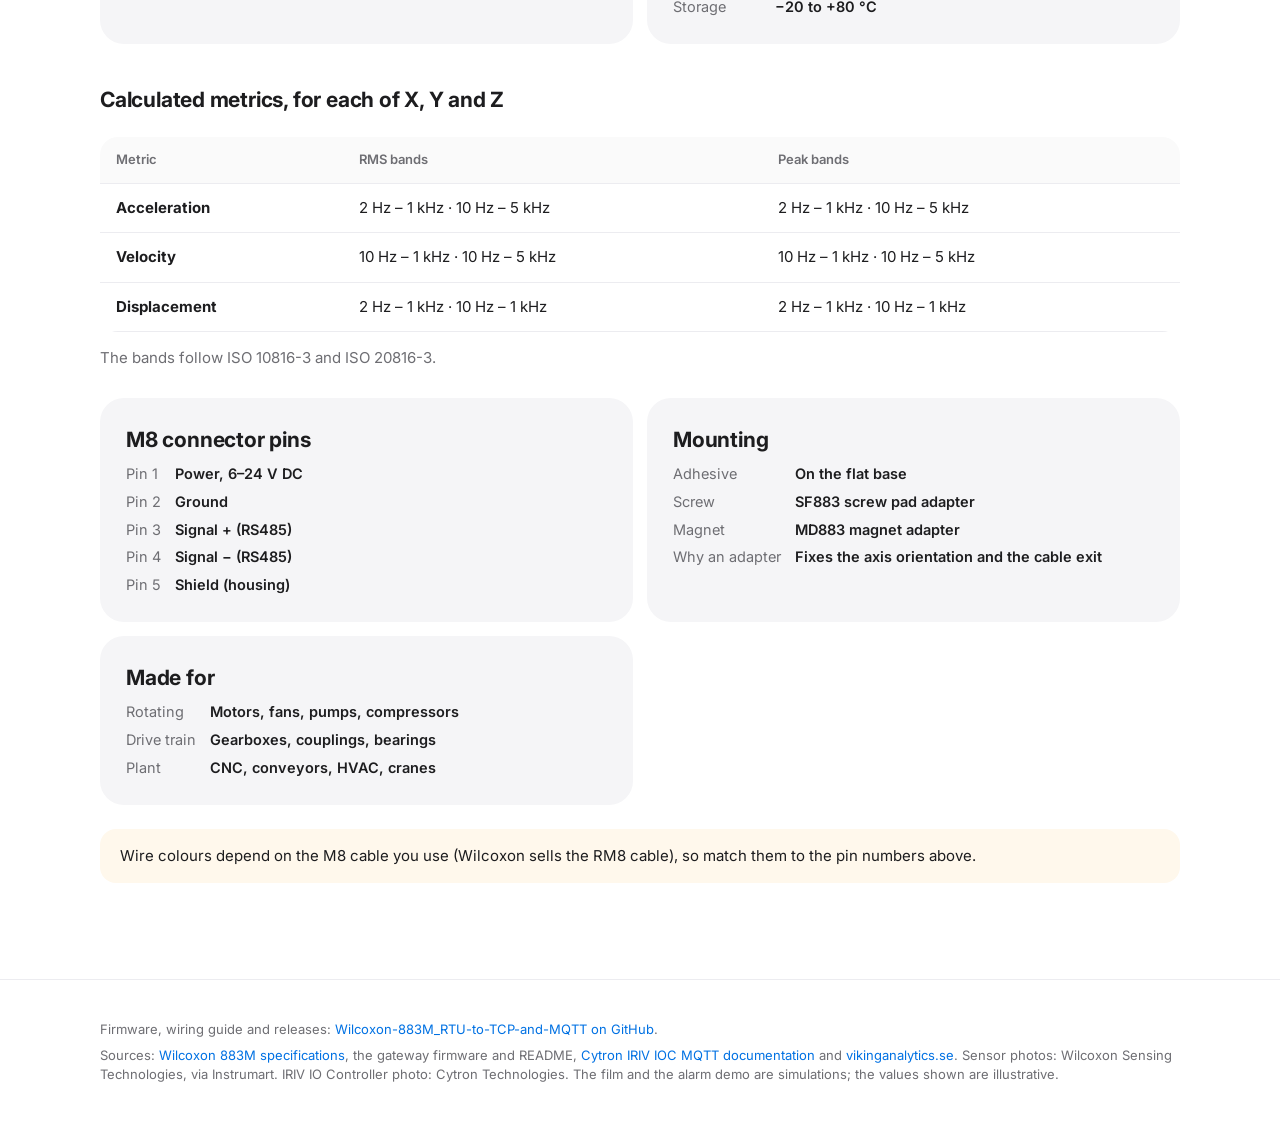
==== commit 039c6075: "Send each waveform and spectrum as one MQTT message Each axis capture now publishes its whole wavefo" ====
--- a/showcase/index.html
+++ b/showcase/index.html
@@ -371,7 +371,7 @@
     <div class="tablewrap"><table>
       <thead><tr><th>Topic</th><th>Direction</th><th>Content</th></tr></thead>
       <tbody>
-        <tr><td><code>883M</code></td><td>Gateway → broker</td><td>Metrics, waveform chunks and spectrum chunks</td></tr>
+        <tr><td><code>883M</code></td><td>Gateway → broker</td><td>Metrics, and each waveform and spectrum as one complete message (up to about 110 KB)</td></tr>
         <tr><td><code>883M/status</code></td><td>Gateway → broker</td><td>Health status, normally every five minutes</td></tr>
         <tr><td><code>883M/io</code></td><td>Gateway → broker</td><td><code>io_status</code>: inputs, outputs, latched and acknowledged, on every change and at least once a minute</td></tr>
         <tr><td><code>883M/command</code></td><td>Broker → gateway</td><td>Commands such as <code>trigger_all</code> and <code>get_metrics</code>, with the sensor serial number</td></tr>
